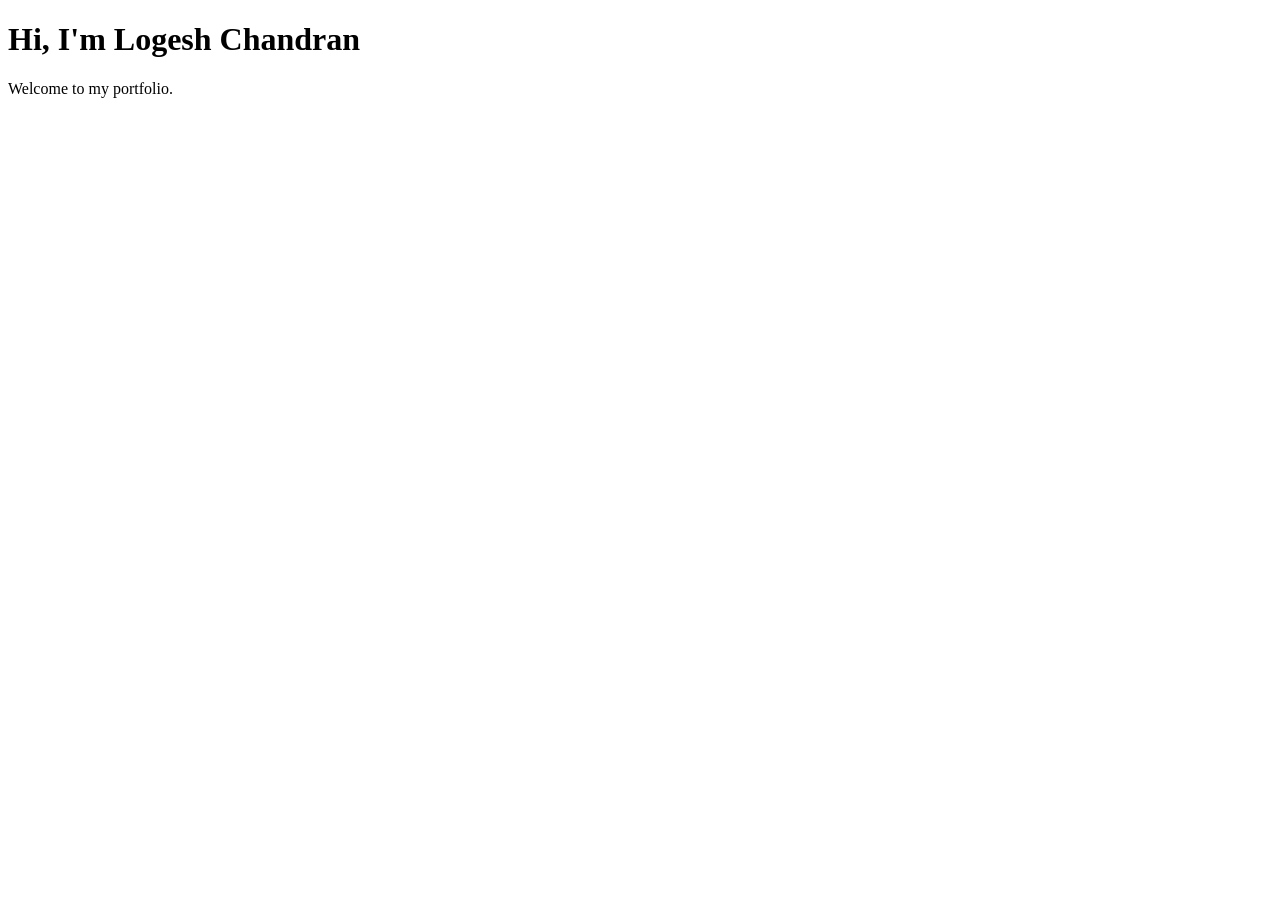
==== index.html @ cf5e3d3e "Add initial HTML structure for portfolio" ====
<!DOCTYPE html>
<html lang="en">
<head>
  <meta charset="UTF-8" />
  <meta name="viewport" content="width=device-width, initial-scale=1.0" />
  <title>Logesh Chandran</title>
</head>
<body>
  <h1>Hi, I'm Logesh Chandran</h1>
  <p>Welcome to my portfolio.</p>
</body>
</html>
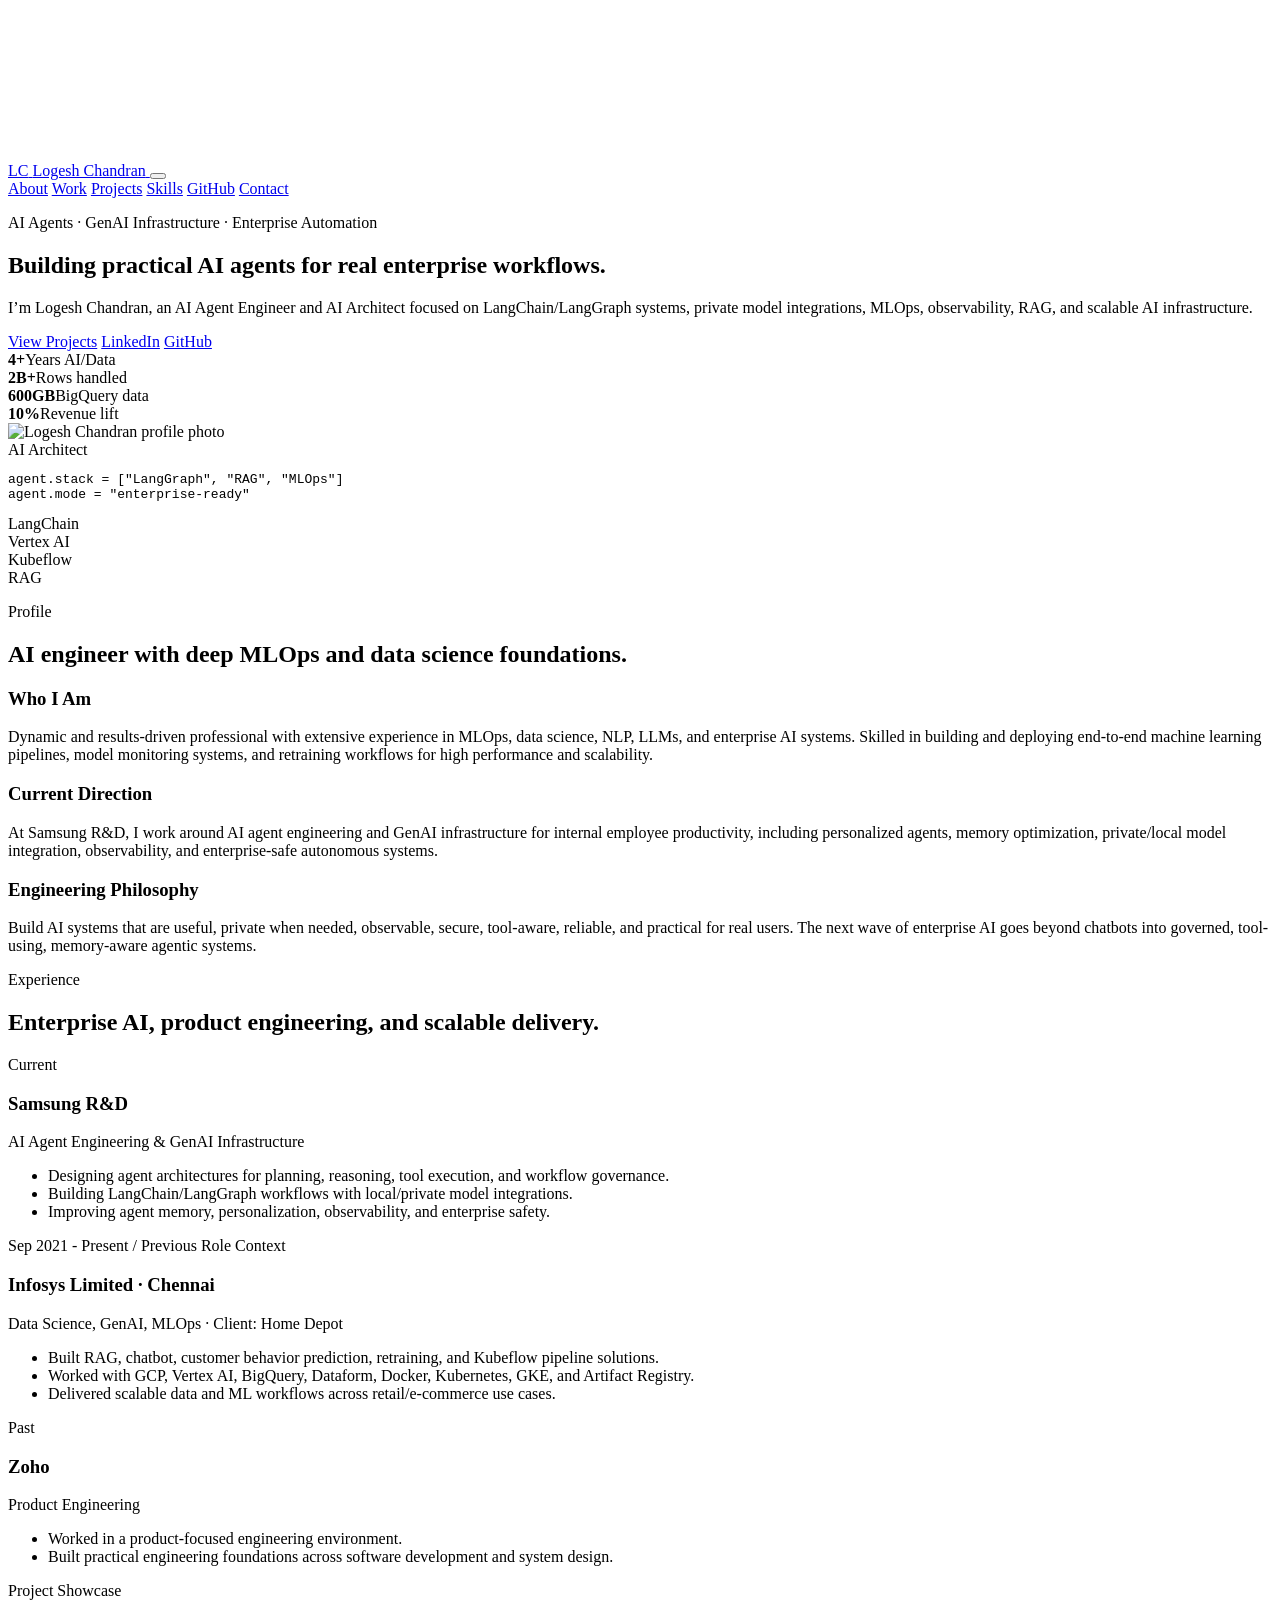
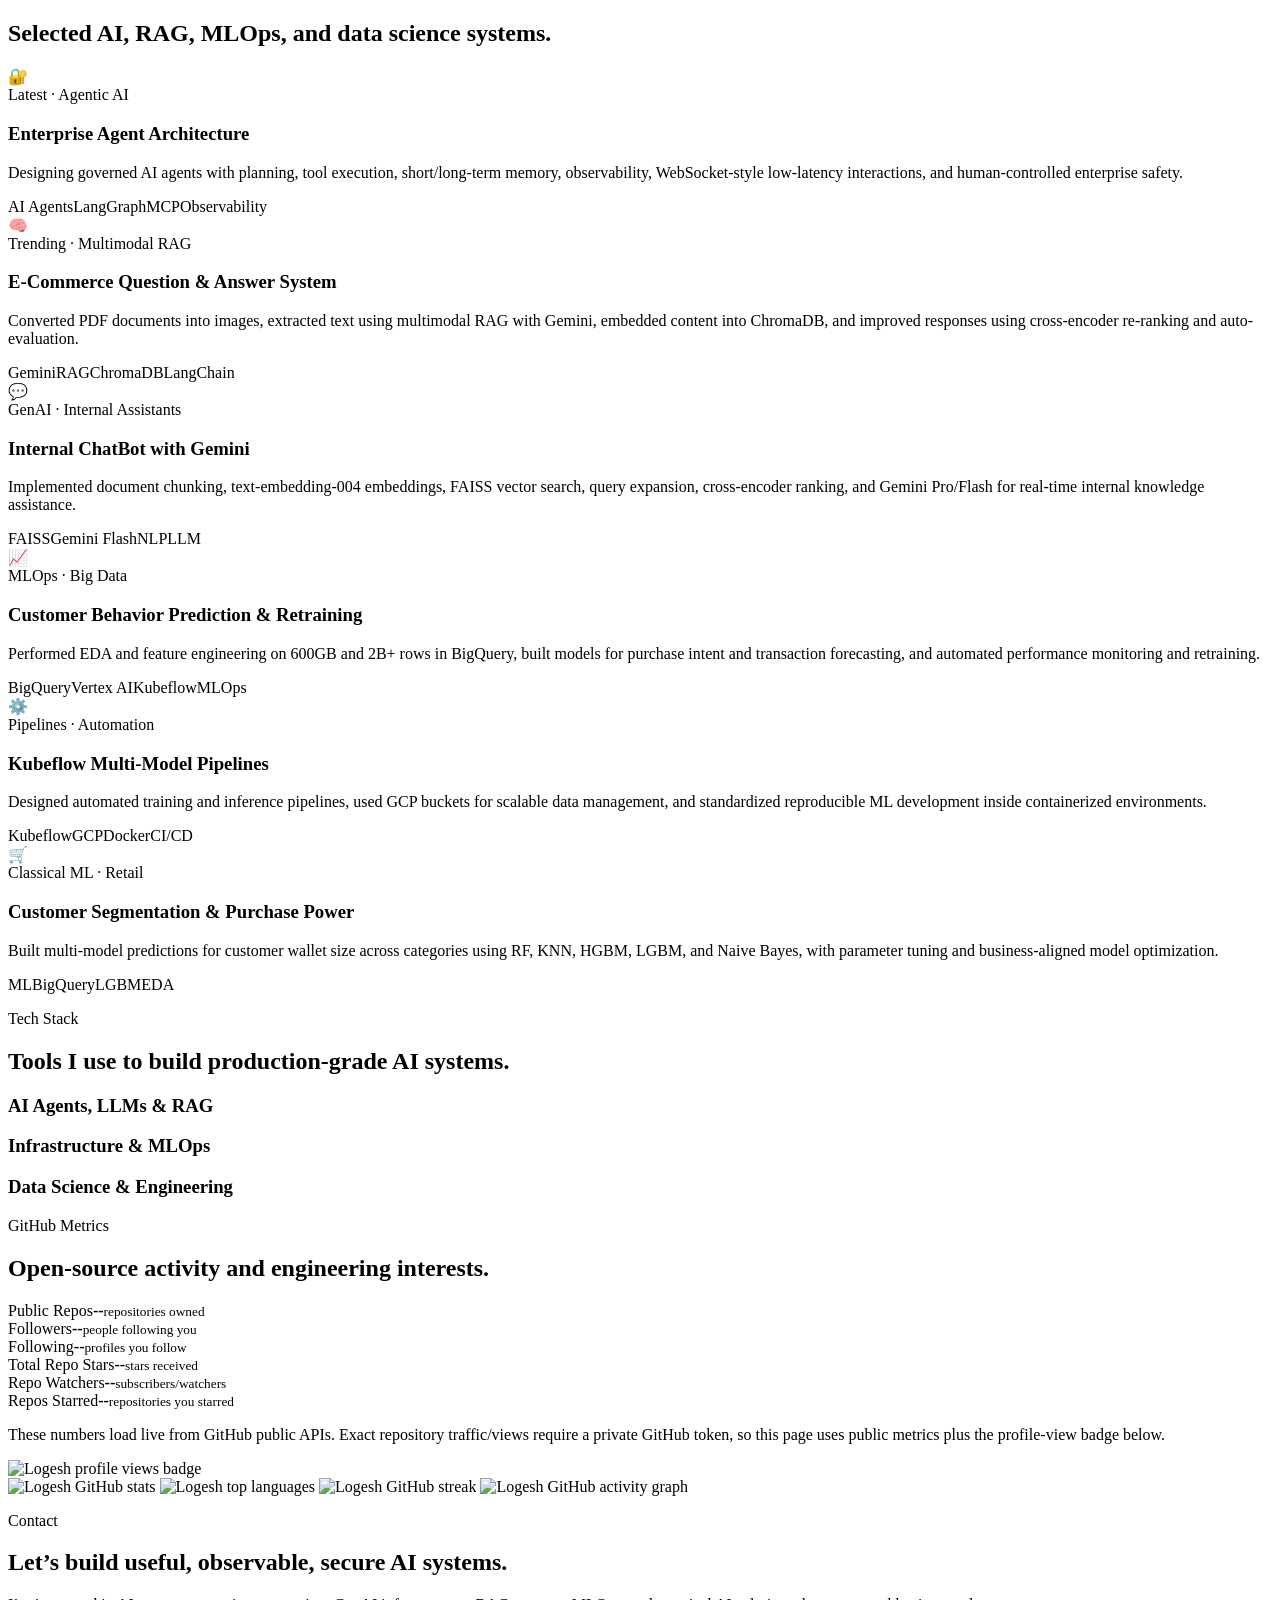
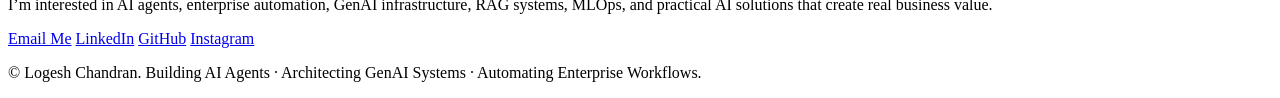
==== commit 001410f1: "Enhance HTML structure and SEO metadata Updated the title and meta description for improved SEO and " ====
--- a/index.html
+++ b/index.html
@@ -3,10 +3,280 @@
 <head>
   <meta charset="UTF-8" />
   <meta name="viewport" content="width=device-width, initial-scale=1.0" />
-  <title>Logesh Chandran</title>
+  <meta name="description" content="Logesh Chandran - AI Agent Engineer, AI Architect, GenAI Infrastructure, MLOps and Data Science portfolio." />
+  <title>Logesh Chandran | AI Agent Engineer & AI Architect</title>
+  <link rel="preconnect" href="https://fonts.googleapis.com">
+  <link rel="preconnect" href="https://fonts.gstatic.com" crossorigin>
+  <link href="https://fonts.googleapis.com/css2?family=Inter:wght@400;500;600;700;800;900&family=JetBrains+Mono:wght@400;600;700&display=swap" rel="stylesheet">
+  <link rel="stylesheet" href="style.css" />
 </head>
 <body>
-  <h1>Hi, I'm Logesh Chandran</h1>
-  <p>Welcome to my portfolio.</p>
+  <div class="cursor-glow" id="cursorGlow"></div>
+  <canvas id="matrixCanvas" aria-hidden="true"></canvas>
+
+  <header class="site-header">
+    <a class="brand" href="#home" aria-label="Go to home">
+      <span class="brand-cube">LC</span>
+      <span>Logesh Chandran</span>
+    </a>
+    <button class="nav-toggle" id="navToggle" aria-label="Toggle navigation" aria-expanded="false">
+      <span></span><span></span><span></span>
+    </button>
+    <nav class="nav" id="navMenu">
+      <a href="#about">About</a>
+      <a href="#work">Work</a>
+      <a href="#projects">Projects</a>
+      <a href="#skills">Skills</a>
+      <a href="#github">GitHub</a>
+      <a href="#contact">Contact</a>
+    </nav>
+  </header>
+
+  <main>
+    <section class="hero section" id="home">
+      <div class="hero-grid">
+        <div class="hero-copy reveal">
+          <p class="eyebrow">AI Agents · GenAI Infrastructure · Enterprise Automation</p>
+          <h1>Building practical AI agents for real enterprise workflows.</h1>
+          <p class="hero-text">
+            I’m Logesh Chandran, an AI Agent Engineer and AI Architect focused on LangChain/LangGraph systems,
+            private model integrations, MLOps, observability, RAG, and scalable AI infrastructure.
+          </p>
+          <div class="hero-actions">
+            <a class="btn primary" href="#projects">View Projects</a>
+            <a class="btn ghost" href="https://www.linkedin.com/in/logeshchandran/" target="_blank" rel="noreferrer">LinkedIn</a>
+            <a class="btn ghost" href="https://github.com/LogeshChandran" target="_blank" rel="noreferrer">GitHub</a>
+          </div>
+          <div class="metric-row" aria-label="Professional highlights">
+            <div><strong>4+</strong><span>Years AI/Data</span></div>
+            <div><strong>2B+</strong><span>Rows handled</span></div>
+            <div><strong>600GB</strong><span>BigQuery data</span></div>
+            <div><strong>10%</strong><span>Revenue lift</span></div>
+          </div>
+        </div>
+
+        <div class="hero-visual reveal" data-tilt>
+          <div class="orbit orbit-one"></div>
+          <div class="orbit orbit-two"></div>
+          <div class="profile-stage">
+            <div class="profile-card">
+              <img class="profile-photo" src="https://github.com/LogeshChandran.png?size=460" alt="Logesh Chandran profile photo" />
+              <div class="profile-ring"></div>
+              <div class="profile-badge">AI Architect</div>
+            </div>
+            <div class="ai-card mini-card">
+              <div class="terminal-top"><span></span><span></span><span></span></div>
+              <pre><code>agent.stack = ["LangGraph", "RAG", "MLOps"]
+agent.mode = "enterprise-ready"</code></pre>
+            </div>
+          </div>
+          <div class="floating-chip chip-a">LangChain</div>
+          <div class="floating-chip chip-b">Vertex AI</div>
+          <div class="floating-chip chip-c">Kubeflow</div>
+          <div class="floating-chip chip-d">RAG</div>
+        </div>
+      </div>
+    </section>
+
+    <section class="section about" id="about">
+      <div class="section-head reveal">
+        <p class="eyebrow">Profile</p>
+        <h2>AI engineer with deep MLOps and data science foundations.</h2>
+      </div>
+      <div class="about-grid">
+        <article class="glass-card reveal">
+          <h3>Who I Am</h3>
+          <p>
+            Dynamic and results-driven professional with extensive experience in MLOps, data science, NLP,
+            LLMs, and enterprise AI systems. Skilled in building and deploying end-to-end machine learning
+            pipelines, model monitoring systems, and retraining workflows for high performance and scalability.
+          </p>
+        </article>
+        <article class="glass-card reveal">
+          <h3>Current Direction</h3>
+          <p>
+            At Samsung R&D, I work around AI agent engineering and GenAI infrastructure for internal employee
+            productivity, including personalized agents, memory optimization, private/local model integration,
+            observability, and enterprise-safe autonomous systems.
+          </p>
+        </article>
+        <article class="glass-card reveal">
+          <h3>Engineering Philosophy</h3>
+          <p>
+            Build AI systems that are useful, private when needed, observable, secure, tool-aware, reliable,
+            and practical for real users. The next wave of enterprise AI goes beyond chatbots into governed,
+            tool-using, memory-aware agentic systems.
+          </p>
+        </article>
+      </div>
+    </section>
+
+    <section class="section work" id="work">
+      <div class="section-head reveal">
+        <p class="eyebrow">Experience</p>
+        <h2>Enterprise AI, product engineering, and scalable delivery.</h2>
+      </div>
+      <div class="timeline">
+        <div class="timeline-item reveal">
+          <div class="timeline-dot"></div>
+          <div class="timeline-card glass-card">
+            <span class="date">Current</span>
+            <h3>Samsung R&D</h3>
+            <p class="role">AI Agent Engineering & GenAI Infrastructure</p>
+            <ul>
+              <li>Designing agent architectures for planning, reasoning, tool execution, and workflow governance.</li>
+              <li>Building LangChain/LangGraph workflows with local/private model integrations.</li>
+              <li>Improving agent memory, personalization, observability, and enterprise safety.</li>
+            </ul>
+          </div>
+        </div>
+        <div class="timeline-item reveal">
+          <div class="timeline-dot"></div>
+          <div class="timeline-card glass-card">
+            <span class="date">Sep 2021 - Present / Previous Role Context</span>
+            <h3>Infosys Limited · Chennai</h3>
+            <p class="role">Data Science, GenAI, MLOps · Client: Home Depot</p>
+            <ul>
+              <li>Built RAG, chatbot, customer behavior prediction, retraining, and Kubeflow pipeline solutions.</li>
+              <li>Worked with GCP, Vertex AI, BigQuery, Dataform, Docker, Kubernetes, GKE, and Artifact Registry.</li>
+              <li>Delivered scalable data and ML workflows across retail/e-commerce use cases.</li>
+            </ul>
+          </div>
+        </div>
+        <div class="timeline-item reveal">
+          <div class="timeline-dot"></div>
+          <div class="timeline-card glass-card">
+            <span class="date">Past</span>
+            <h3>Zoho</h3>
+            <p class="role">Product Engineering</p>
+            <ul>
+              <li>Worked in a product-focused engineering environment.</li>
+              <li>Built practical engineering foundations across software development and system design.</li>
+            </ul>
+          </div>
+        </div>
+      </div>
+    </section>
+
+    <section class="section projects" id="projects">
+      <div class="section-head reveal">
+        <p class="eyebrow">Project Showcase</p>
+        <h2>Selected AI, RAG, MLOps, and data science systems.</h2>
+      </div>
+      <div class="project-grid">
+        <article class="project-card reveal featured-project" data-tilt>
+          <div class="project-icon">🔐</div>
+          <div class="project-meta">Latest · Agentic AI</div>
+          <h3>Enterprise Agent Architecture</h3>
+          <p>Designing governed AI agents with planning, tool execution, short/long-term memory, observability, WebSocket-style low-latency interactions, and human-controlled enterprise safety.</p>
+          <div class="tags"><span>AI Agents</span><span>LangGraph</span><span>MCP</span><span>Observability</span></div>
+        </article>
+        <article class="project-card reveal featured-project" data-tilt>
+          <div class="project-icon">🧠</div>
+          <div class="project-meta">Trending · Multimodal RAG</div>
+          <h3>E-Commerce Question & Answer System</h3>
+          <p>Converted PDF documents into images, extracted text using multimodal RAG with Gemini, embedded content into ChromaDB, and improved responses using cross-encoder re-ranking and auto-evaluation.</p>
+          <div class="tags"><span>Gemini</span><span>RAG</span><span>ChromaDB</span><span>LangChain</span></div>
+        </article>
+        <article class="project-card reveal" data-tilt>
+          <div class="project-icon">💬</div>
+          <div class="project-meta">GenAI · Internal Assistants</div>
+          <h3>Internal ChatBot with Gemini</h3>
+          <p>Implemented document chunking, text-embedding-004 embeddings, FAISS vector search, query expansion, cross-encoder ranking, and Gemini Pro/Flash for real-time internal knowledge assistance.</p>
+          <div class="tags"><span>FAISS</span><span>Gemini Flash</span><span>NLP</span><span>LLM</span></div>
+        </article>
+        <article class="project-card reveal" data-tilt>
+          <div class="project-icon">📈</div>
+          <div class="project-meta">MLOps · Big Data</div>
+          <h3>Customer Behavior Prediction & Retraining</h3>
+          <p>Performed EDA and feature engineering on 600GB and 2B+ rows in BigQuery, built models for purchase intent and transaction forecasting, and automated performance monitoring and retraining.</p>
+          <div class="tags"><span>BigQuery</span><span>Vertex AI</span><span>Kubeflow</span><span>MLOps</span></div>
+        </article>
+        <article class="project-card reveal" data-tilt>
+          <div class="project-icon">⚙️</div>
+          <div class="project-meta">Pipelines · Automation</div>
+          <h3>Kubeflow Multi-Model Pipelines</h3>
+          <p>Designed automated training and inference pipelines, used GCP buckets for scalable data management, and standardized reproducible ML development inside containerized environments.</p>
+          <div class="tags"><span>Kubeflow</span><span>GCP</span><span>Docker</span><span>CI/CD</span></div>
+        </article>
+        <article class="project-card reveal" data-tilt>
+          <div class="project-icon">🛒</div>
+          <div class="project-meta">Classical ML · Retail</div>
+          <h3>Customer Segmentation & Purchase Power</h3>
+          <p>Built multi-model predictions for customer wallet size across categories using RF, KNN, HGBM, LGBM, and Naive Bayes, with parameter tuning and business-aligned model optimization.</p>
+          <div class="tags"><span>ML</span><span>BigQuery</span><span>LGBM</span><span>EDA</span></div>
+        </article>
+      </div>
+    </section>
+
+    <section class="section skills" id="skills">
+      <div class="section-head reveal">
+        <p class="eyebrow">Tech Stack</p>
+        <h2>Tools I use to build production-grade AI systems.</h2>
+      </div>
+      <div class="skills-layout">
+        <div class="skill-panel reveal">
+          <h3>AI Agents, LLMs & RAG</h3>
+          <div class="skill-cloud" data-skills="LangChain,LangGraph,LLM,SLM,RAG,MCP,Tool Calling,AI Agents,Prompt Engineering,Gemini,GPT,NLP,Cross Encoder,Query Expansion,Embeddings"></div>
+        </div>
+        <div class="skill-panel reveal">
+          <h3>Infrastructure & MLOps</h3>
+          <div class="skill-cloud" data-skills="Vertex AI,Kubeflow,BigQuery,Dataform,GKE,Docker,Kubernetes,Artifact Registry,Jenkins,CI/CD,Langfuse,OpenTelemetry,Model Monitoring,Retraining"></div>
+        </div>
+        <div class="skill-panel reveal">
+          <h3>Data Science & Engineering</h3>
+          <div class="skill-cloud" data-skills="Python,SQL,Pandas,NumPy,Scikit-learn,PyTorch,OpenCV,Matplotlib,Seaborn,Flask,FastAPI,FAISS,ChromaDB,LightGBM,HGBM"></div>
+        </div>
+      </div>
+    </section>
+
+    <section class="section github" id="github">
+      <div class="section-head reveal">
+        <p class="eyebrow">GitHub Metrics</p>
+        <h2>Open-source activity and engineering interests.</h2>
+      </div>
+      <div class="github-watch-grid reveal" id="githubWatchGrid" aria-live="polite">
+        <article class="watch-card"><span>Public Repos</span><strong data-github="public_repos">--</strong><small>repositories owned</small></article>
+        <article class="watch-card"><span>Followers</span><strong data-github="followers">--</strong><small>people following you</small></article>
+        <article class="watch-card"><span>Following</span><strong data-github="following">--</strong><small>profiles you follow</small></article>
+        <article class="watch-card"><span>Total Repo Stars</span><strong data-github="total_stars">--</strong><small>stars received</small></article>
+        <article class="watch-card"><span>Repo Watchers</span><strong data-github="total_watchers">--</strong><small>subscribers/watchers</small></article>
+        <article class="watch-card"><span>Repos Starred</span><strong data-github="starred_count">--</strong><small>repositories you starred</small></article>
+      </div>
+      <p class="github-note reveal">These numbers load live from GitHub public APIs. Exact repository traffic/views require a private GitHub token, so this page uses public metrics plus the profile-view badge below.</p>
+      <div class="profile-view-badge reveal">
+        <img src="https://komarev.com/ghpvc/?username=LogeshChandran&label=Profile%20views&color=38bdf8&style=for-the-badge" alt="Logesh profile views badge" loading="lazy">
+      </div>
+      <div class="github-grid reveal">
+        <img src="https://github-readme-stats.vercel.app/api?username=LogeshChandran&show_icons=true&theme=tokyonight&hide_border=true" alt="Logesh GitHub stats" loading="lazy">
+        <img src="https://github-readme-stats.vercel.app/api/top-langs/?username=LogeshChandran&layout=compact&theme=tokyonight&hide_border=true" alt="Logesh top languages" loading="lazy">
+        <img src="https://github-readme-streak-stats.herokuapp.com/?user=LogeshChandran&theme=tokyonight&hide_border=true" alt="Logesh GitHub streak" loading="lazy">
+        <img src="https://github-readme-activity-graph.vercel.app/graph?username=LogeshChandran&theme=tokyo-night&hide_border=true" alt="Logesh GitHub activity graph" loading="lazy">
+      </div>
+    </section>
+
+    <section class="section contact" id="contact">
+      <div class="contact-card reveal" data-tilt>
+        <p class="eyebrow">Contact</p>
+        <h2>Let’s build useful, observable, secure AI systems.</h2>
+        <p>
+          I’m interested in AI agents, enterprise automation, GenAI infrastructure, RAG systems, MLOps,
+          and practical AI solutions that create real business value.
+        </p>
+        <div class="contact-actions">
+          <a class="btn primary" href="mailto:logeshchandran2507@gmail.com">Email Me</a>
+          <a class="btn ghost" href="https://www.linkedin.com/in/logeshchandran/" target="_blank" rel="noreferrer">LinkedIn</a>
+          <a class="btn ghost" href="https://github.com/LogeshChandran" target="_blank" rel="noreferrer">GitHub</a>
+          <a class="btn ghost" href="https://www.instagram.com/logesh_kc" target="_blank" rel="noreferrer">Instagram</a>
+        </div>
+      </div>
+    </section>
+  </main>
+
+  <footer class="footer">
+    <p>© <span id="year"></span> Logesh Chandran. Building AI Agents · Architecting GenAI Systems · Automating Enterprise Workflows.</p>
+  </footer>
+
+  <script src="script.js"></script>
 </body>
 </html>
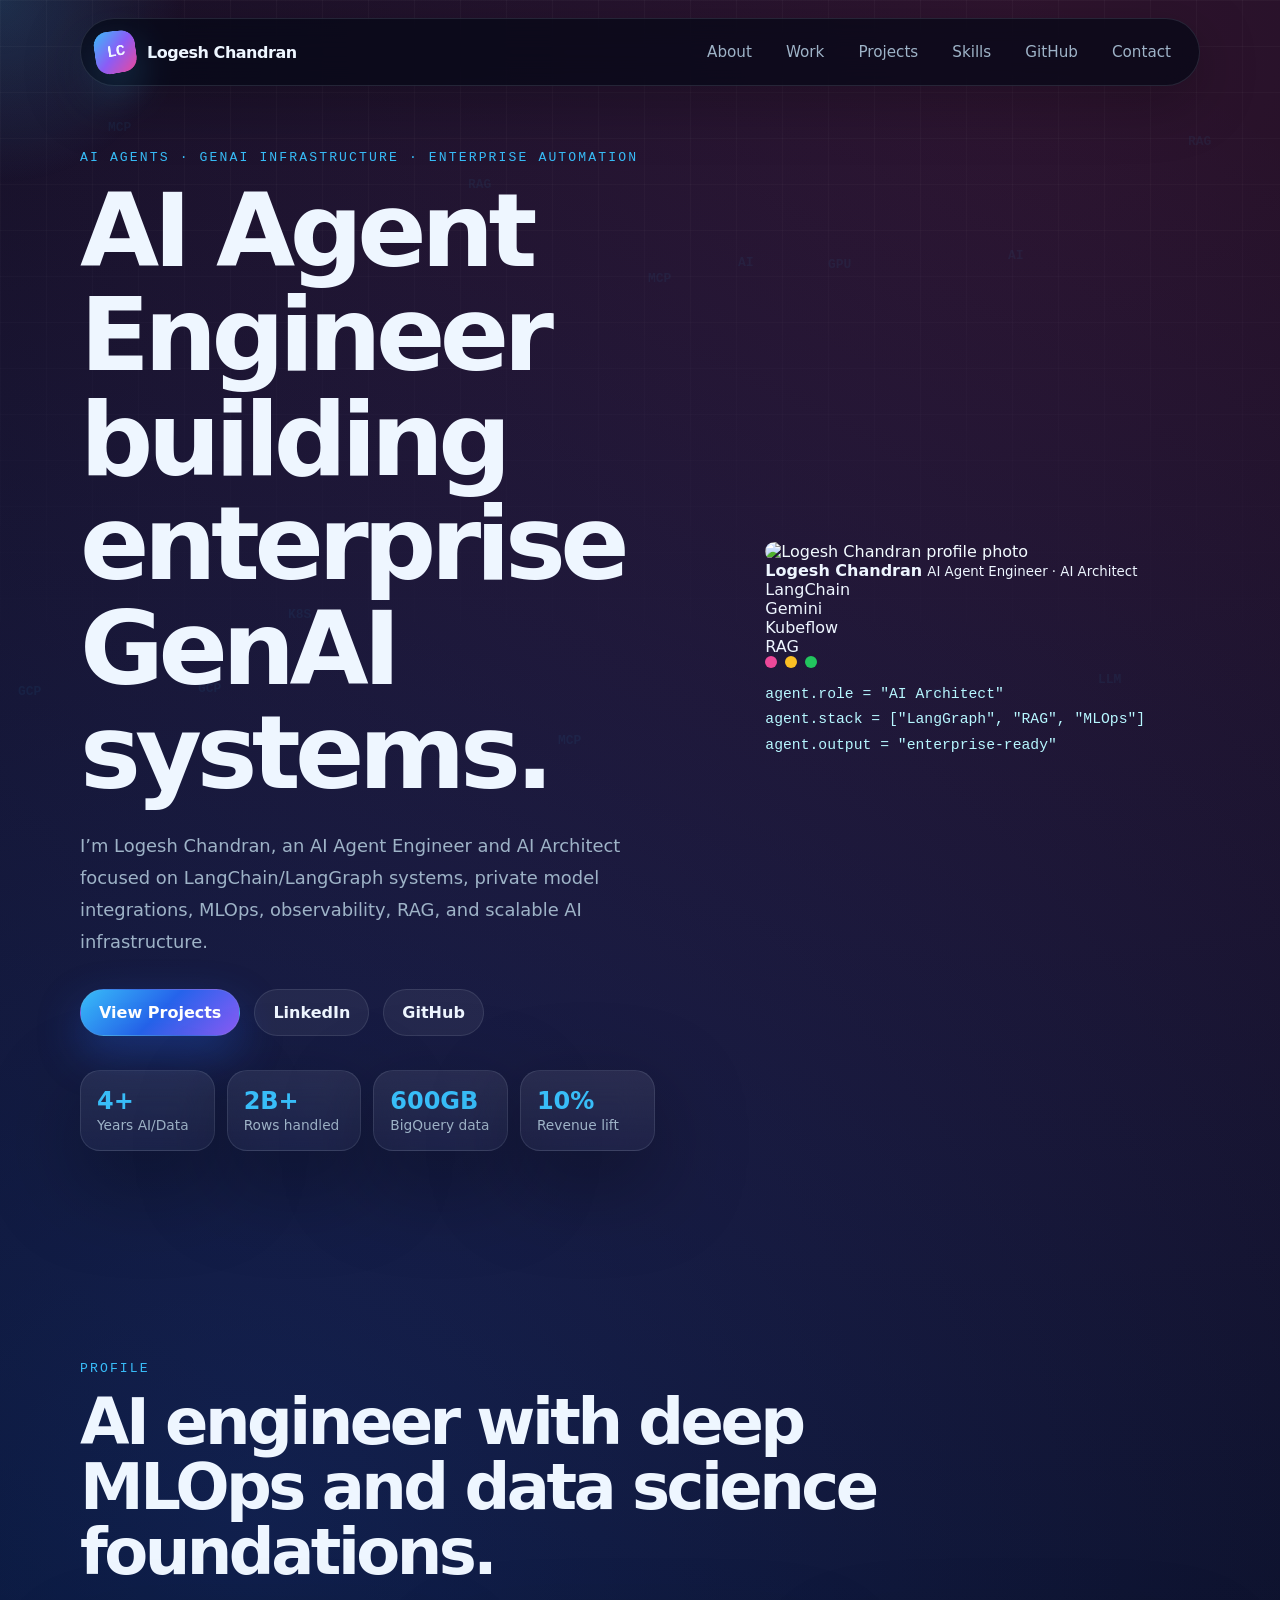
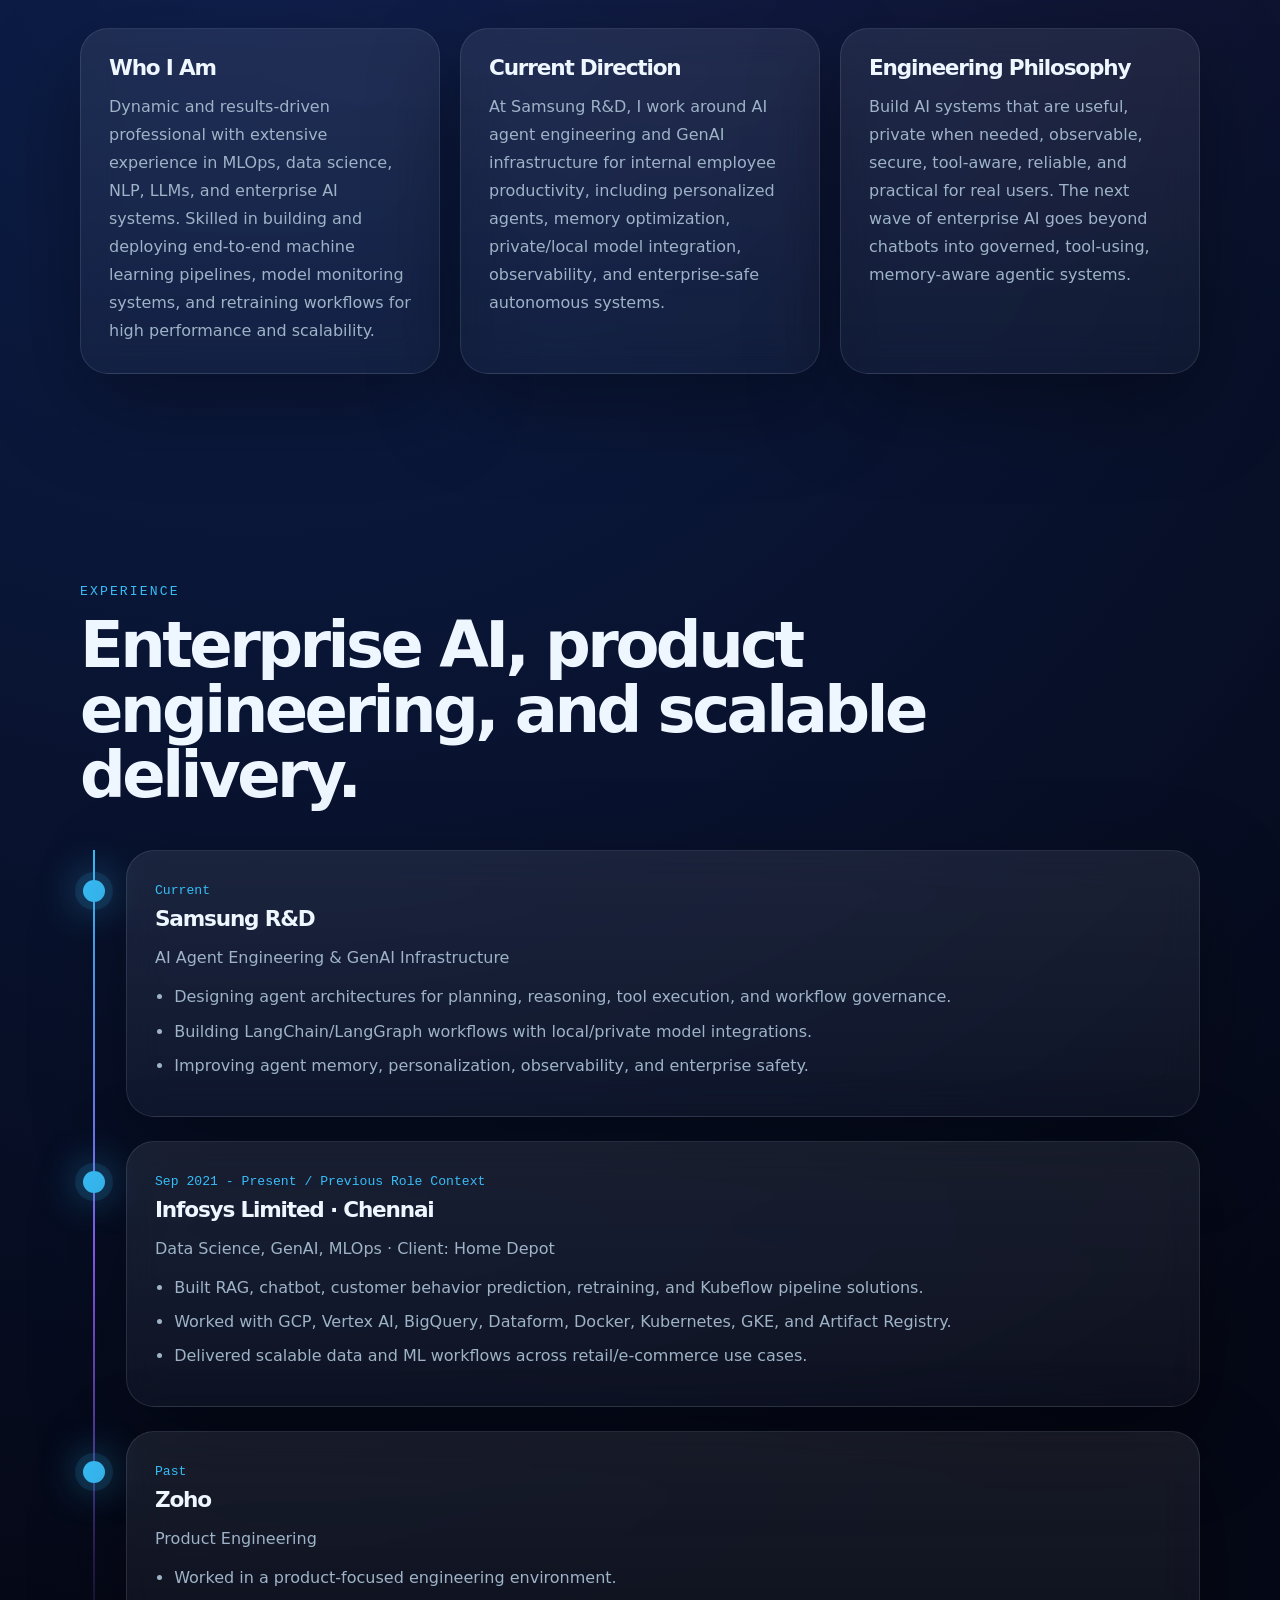
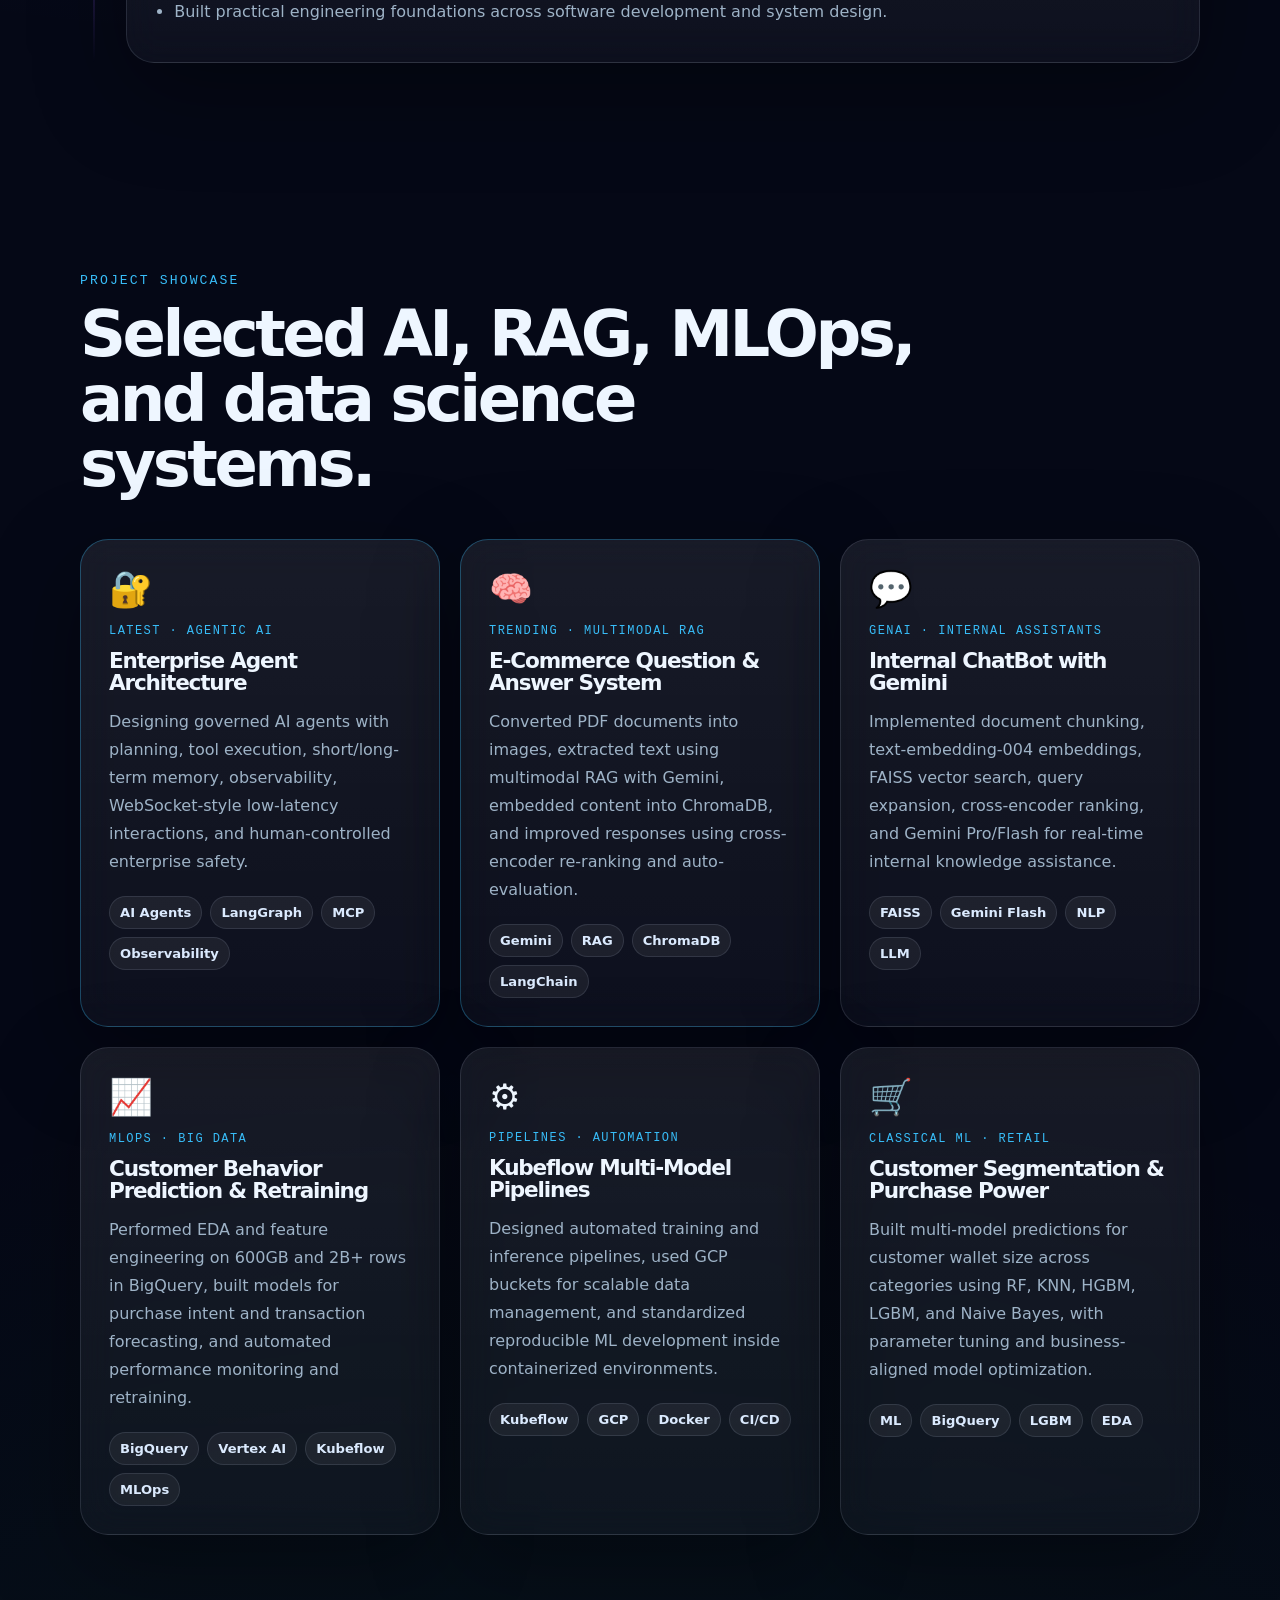
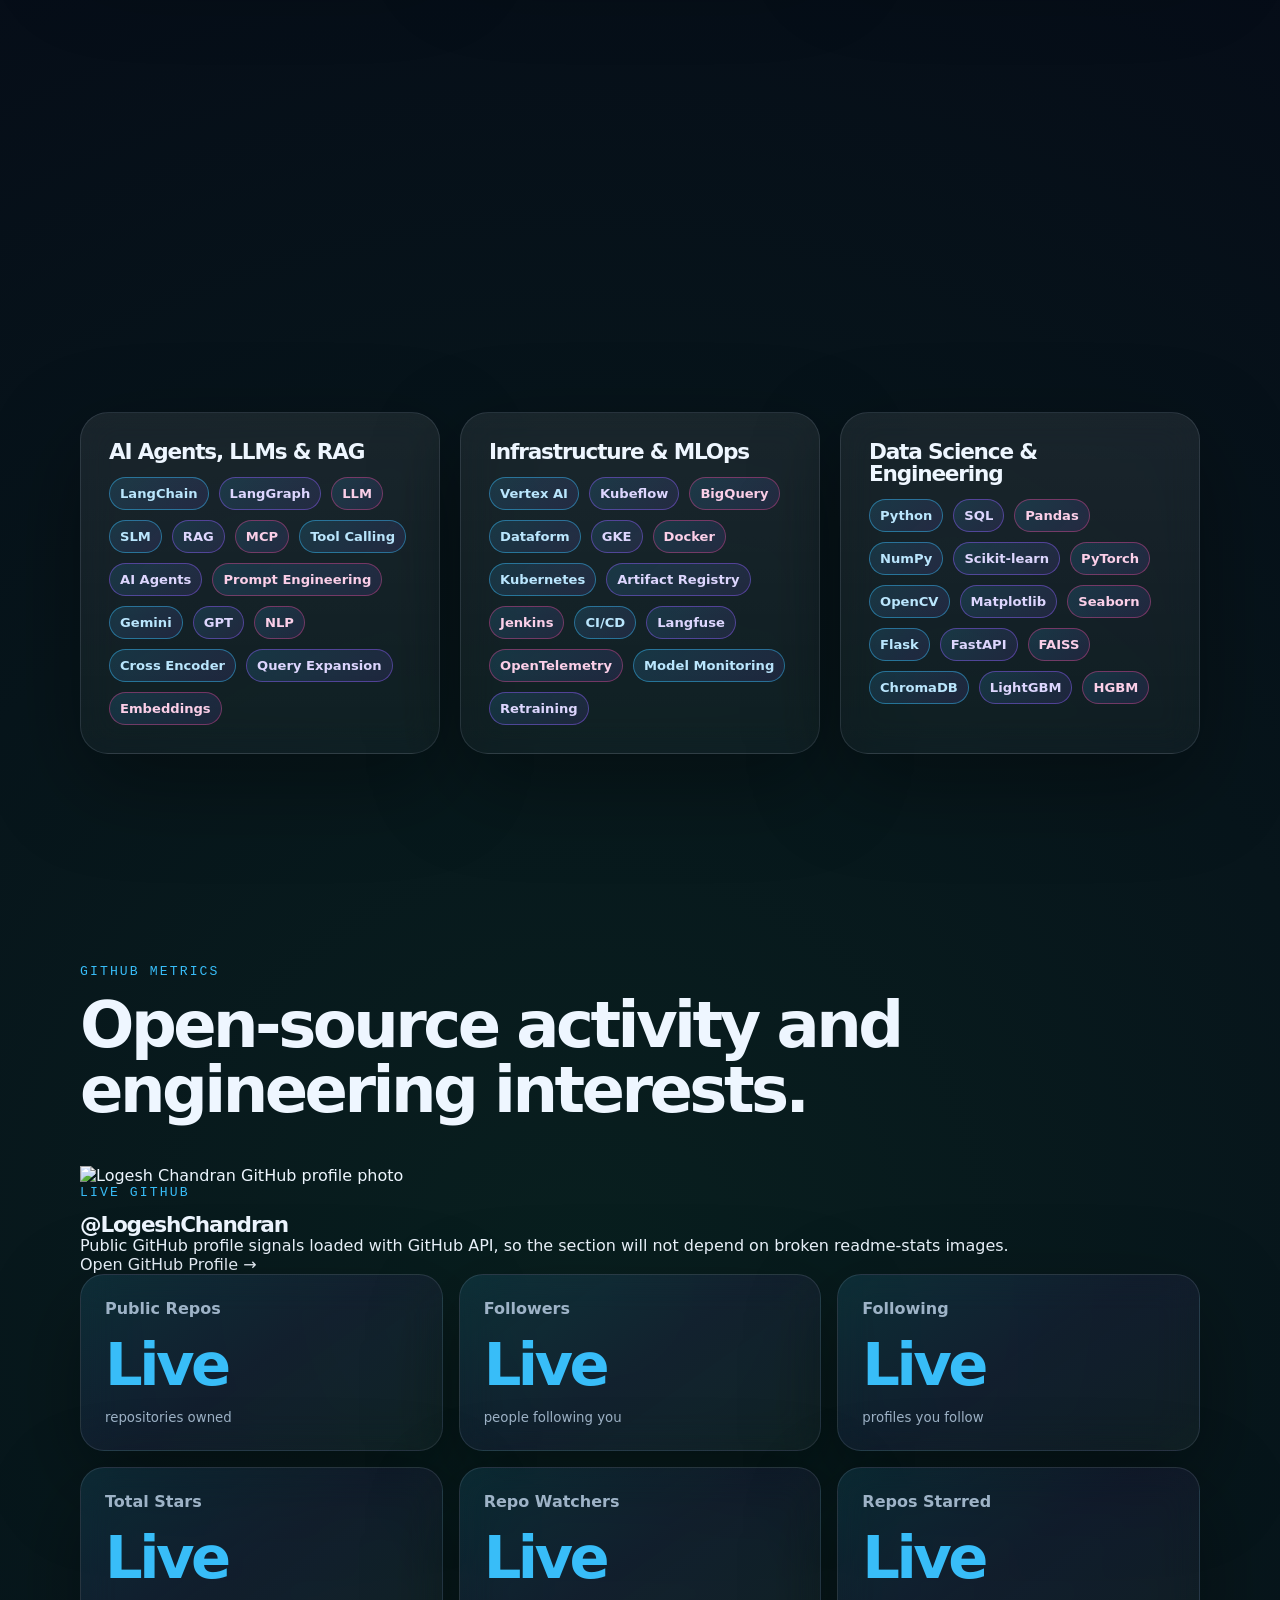
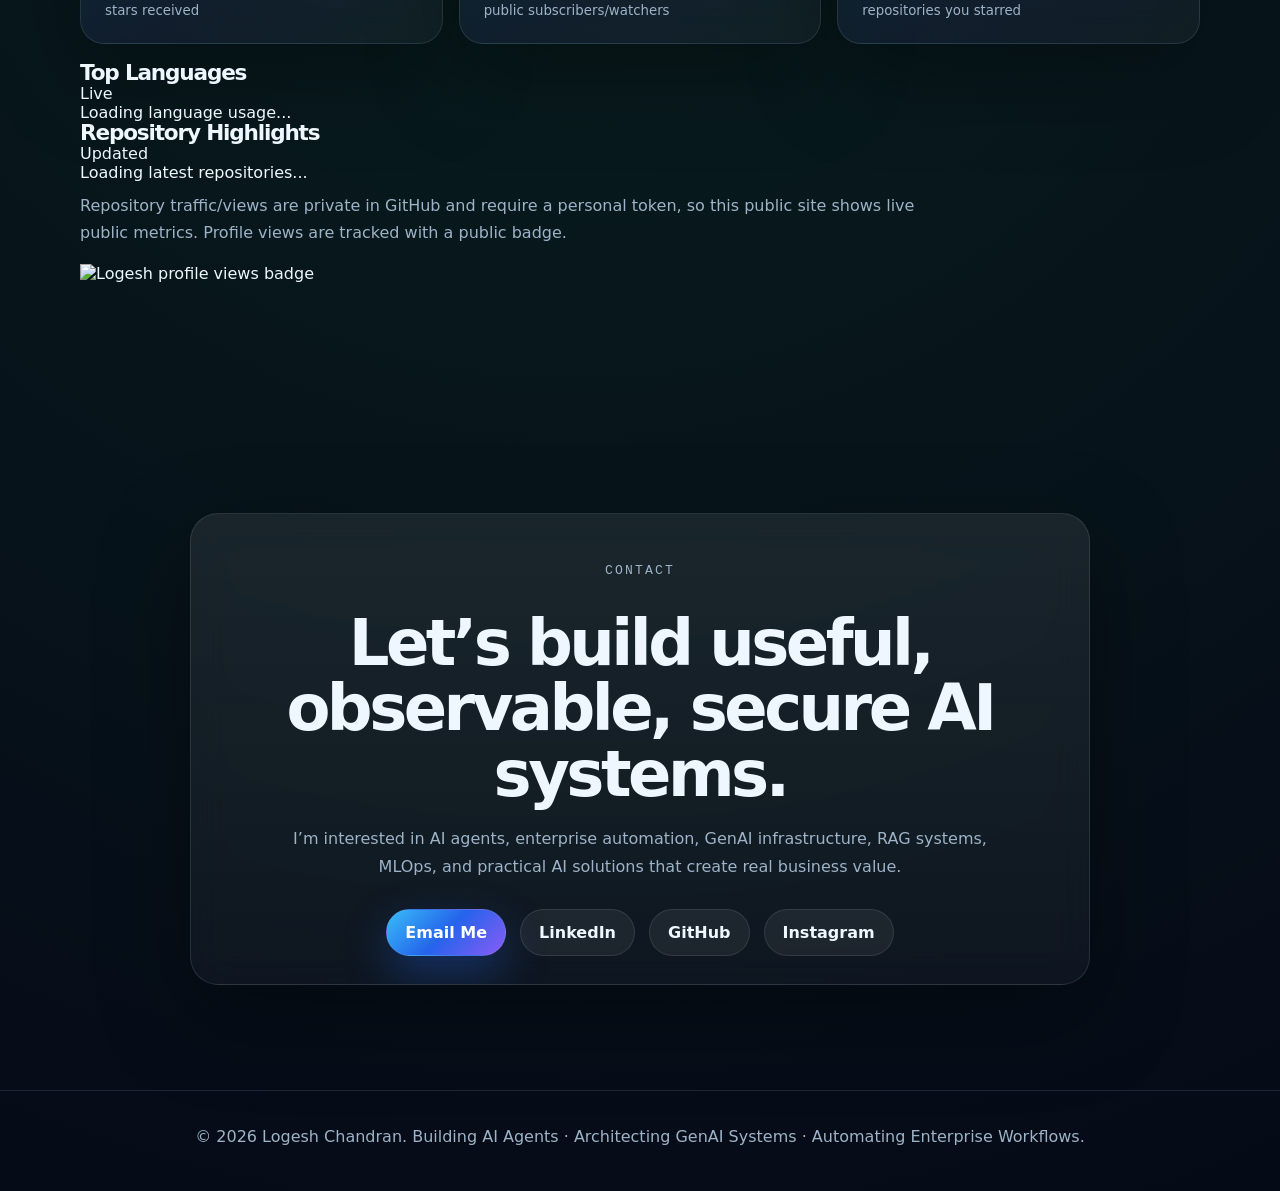
==== commit bed7fce3: "Revise hero section and enhance profile showcase Updated the hero section heading and enhanced the p" ====
--- a/index.html
+++ b/index.html
@@ -37,7 +37,7 @@
       <div class="hero-grid">
         <div class="hero-copy reveal">
           <p class="eyebrow">AI Agents · GenAI Infrastructure · Enterprise Automation</p>
-          <h1>Building practical AI agents for real enterprise workflows.</h1>
+          <h1>AI Agent Engineer building enterprise GenAI systems.</h1>
           <p class="hero-text">
             I’m Logesh Chandran, an AI Agent Engineer and AI Architect focused on LangChain/LangGraph systems,
             private model integrations, MLOps, observability, RAG, and scalable AI infrastructure.
@@ -56,24 +56,31 @@
         </div>
 
         <div class="hero-visual reveal" data-tilt>
-          <div class="orbit orbit-one"></div>
-          <div class="orbit orbit-two"></div>
-          <div class="profile-stage">
-            <div class="profile-card">
-              <img class="profile-photo" src="https://github.com/LogeshChandran.png?size=460" alt="Logesh Chandran profile photo" />
-              <div class="profile-ring"></div>
-              <div class="profile-badge">AI Architect</div>
+          <div class="profile-showcase">
+            <div class="profile-glow"></div>
+            <div class="profile-card-v2">
+              <div class="profile-frame">
+                <img class="profile-photo" src="assets/profile.jpg" onerror="this.onerror=null;this.src='https://github.com/LogeshChandran.png?size=520';" alt="Logesh Chandran profile photo" />
+              </div>
+              <div class="profile-info-card">
+                <span class="status-dot"></span>
+                <div>
+                  <strong>Logesh Chandran</strong>
+                  <small>AI Agent Engineer · AI Architect</small>
+                </div>
+              </div>
             </div>
-            <div class="ai-card mini-card">
+            <div class="stack-orbit orbit-langchain">LangChain</div>
+            <div class="stack-orbit orbit-gemini">Gemini</div>
+            <div class="stack-orbit orbit-kubeflow">Kubeflow</div>
+            <div class="stack-orbit orbit-rag">RAG</div>
+            <div class="code-panel">
               <div class="terminal-top"><span></span><span></span><span></span></div>
-              <pre><code>agent.stack = ["LangGraph", "RAG", "MLOps"]
-agent.mode = "enterprise-ready"</code></pre>
+              <pre><code>agent.role = "AI Architect"
+agent.stack = ["LangGraph", "RAG", "MLOps"]
+agent.output = "enterprise-ready"</code></pre>
             </div>
           </div>
-          <div class="floating-chip chip-a">LangChain</div>
-          <div class="floating-chip chip-b">Vertex AI</div>
-          <div class="floating-chip chip-c">Kubeflow</div>
-          <div class="floating-chip chip-d">RAG</div>
         </div>
       </div>
     </section>
@@ -235,23 +242,42 @@
         <p class="eyebrow">GitHub Metrics</p>
         <h2>Open-source activity and engineering interests.</h2>
       </div>
-      <div class="github-watch-grid reveal" id="githubWatchGrid" aria-live="polite">
-        <article class="watch-card"><span>Public Repos</span><strong data-github="public_repos">--</strong><small>repositories owned</small></article>
-        <article class="watch-card"><span>Followers</span><strong data-github="followers">--</strong><small>people following you</small></article>
-        <article class="watch-card"><span>Following</span><strong data-github="following">--</strong><small>profiles you follow</small></article>
-        <article class="watch-card"><span>Total Repo Stars</span><strong data-github="total_stars">--</strong><small>stars received</small></article>
-        <article class="watch-card"><span>Repo Watchers</span><strong data-github="total_watchers">--</strong><small>subscribers/watchers</small></article>
-        <article class="watch-card"><span>Repos Starred</span><strong data-github="starred_count">--</strong><small>repositories you starred</small></article>
-      </div>
-      <p class="github-note reveal">These numbers load live from GitHub public APIs. Exact repository traffic/views require a private GitHub token, so this page uses public metrics plus the profile-view badge below.</p>
+      <div class="github-dashboard reveal" aria-live="polite">
+        <div class="github-profile-card">
+          <img class="github-avatar" src="https://github.com/LogeshChandran.png?size=240" alt="Logesh Chandran GitHub profile photo" />
+          <div>
+            <p class="eyebrow compact">Live GitHub</p>
+            <h3>@LogeshChandran</h3>
+            <p>Public GitHub profile signals loaded with GitHub API, so the section will not depend on broken readme-stats images.</p>
+            <a class="mini-link" href="https://github.com/LogeshChandran" target="_blank" rel="noreferrer">Open GitHub Profile →</a>
+          </div>
+        </div>
+        <div class="github-watch-grid" id="githubWatchGrid">
+          <article class="watch-card"><span>Public Repos</span><strong data-github="public_repos">--</strong><small>repositories owned</small></article>
+          <article class="watch-card"><span>Followers</span><strong data-github="followers">--</strong><small>people following you</small></article>
+          <article class="watch-card"><span>Following</span><strong data-github="following">--</strong><small>profiles you follow</small></article>
+          <article class="watch-card"><span>Total Stars</span><strong data-github="total_stars">--</strong><small>stars received</small></article>
+          <article class="watch-card"><span>Repo Watchers</span><strong data-github="total_watchers">--</strong><small>public subscribers/watchers</small></article>
+          <article class="watch-card"><span>Repos Starred</span><strong data-github="starred_count">--</strong><small>repositories you starred</small></article>
+        </div>
+      </div>
+      <div class="github-insights reveal">
+        <article class="insight-card">
+          <div class="insight-head"><h3>Top Languages</h3><span>Live</span></div>
+          <div class="language-list" id="languageList">
+            <p class="loading-text">Loading language usage...</p>
+          </div>
+        </article>
+        <article class="insight-card">
+          <div class="insight-head"><h3>Repository Highlights</h3><span>Updated</span></div>
+          <div class="repo-list" id="repoList">
+            <p class="loading-text">Loading latest repositories...</p>
+          </div>
+        </article>
+      </div>
+      <p class="github-note reveal">Repository traffic/views are private in GitHub and require a personal token, so this public site shows live public metrics. Profile views are tracked with a public badge.</p>
       <div class="profile-view-badge reveal">
         <img src="https://komarev.com/ghpvc/?username=LogeshChandran&label=Profile%20views&color=38bdf8&style=for-the-badge" alt="Logesh profile views badge" loading="lazy">
-      </div>
-      <div class="github-grid reveal">
-        <img src="https://github-readme-stats.vercel.app/api?username=LogeshChandran&show_icons=true&theme=tokyonight&hide_border=true" alt="Logesh GitHub stats" loading="lazy">
-        <img src="https://github-readme-stats.vercel.app/api/top-langs/?username=LogeshChandran&layout=compact&theme=tokyonight&hide_border=true" alt="Logesh top languages" loading="lazy">
-        <img src="https://github-readme-streak-stats.herokuapp.com/?user=LogeshChandran&theme=tokyonight&hide_border=true" alt="Logesh GitHub streak" loading="lazy">
-        <img src="https://github-readme-activity-graph.vercel.app/graph?username=LogeshChandran&theme=tokyo-night&hide_border=true" alt="Logesh GitHub activity graph" loading="lazy">
       </div>
     </section>
 
--- a/style.css
+++ b/style.css
@@ -0,0 +1,413 @@
+:root {
+  --bg: #050816;
+  --bg-soft: #08111f;
+  --text: #eef6ff;
+  --muted: #9eb3c7;
+  --line: rgba(148, 163, 184, 0.18);
+  --card: rgba(10, 18, 34, 0.72);
+  --card-strong: rgba(15, 23, 42, 0.9);
+  --cyan: #38bdf8;
+  --blue: #2563eb;
+  --violet: #8b5cf6;
+  --pink: #ec4899;
+  --green: #22c55e;
+  --shadow: 0 30px 90px rgba(0, 0, 0, 0.35);
+  --radius: 28px;
+}
+
+* { box-sizing: border-box; margin: 0; padding: 0; }
+html { scroll-behavior: smooth; }
+body {
+  min-height: 100vh;
+  font-family: Inter, system-ui, -apple-system, BlinkMacSystemFont, "Segoe UI", sans-serif;
+  color: var(--text);
+  background:
+    radial-gradient(circle at 20% 20%, rgba(37, 99, 235, 0.25), transparent 28%),
+    radial-gradient(circle at 80% 0%, rgba(236, 72, 153, 0.18), transparent 25%),
+    radial-gradient(circle at 45% 80%, rgba(34, 197, 94, 0.12), transparent 30%),
+    var(--bg);
+  overflow-x: hidden;
+}
+
+body::before {
+  content: "";
+  position: fixed;
+  inset: 0;
+  background-image:
+    linear-gradient(rgba(255,255,255,0.03) 1px, transparent 1px),
+    linear-gradient(90deg, rgba(255,255,255,0.03) 1px, transparent 1px);
+  background-size: 46px 46px;
+  mask-image: linear-gradient(to bottom, black, transparent 85%);
+  pointer-events: none;
+  z-index: -2;
+}
+
+#matrixCanvas {
+  position: fixed;
+  inset: 0;
+  width: 100%;
+  height: 100%;
+  opacity: 0.13;
+  z-index: -1;
+  pointer-events: none;
+}
+
+.cursor-glow {
+  position: fixed;
+  width: 420px;
+  height: 420px;
+  border-radius: 999px;
+  background: radial-gradient(circle, rgba(56, 189, 248, 0.18), transparent 62%);
+  transform: translate(-50%, -50%);
+  z-index: -1;
+  pointer-events: none;
+}
+
+a { color: inherit; text-decoration: none; }
+img { max-width: 100%; display: block; }
+ul { padding-left: 1.2rem; color: var(--muted); }
+li { margin: 0.55rem 0; line-height: 1.6; }
+
+.site-header {
+  position: fixed;
+  top: 18px;
+  left: 50%;
+  transform: translateX(-50%);
+  width: min(1120px, calc(100% - 28px));
+  display: flex;
+  align-items: center;
+  justify-content: space-between;
+  padding: 12px 14px;
+  border: 1px solid var(--line);
+  background: rgba(5, 8, 22, 0.72);
+  backdrop-filter: blur(18px);
+  border-radius: 999px;
+  z-index: 50;
+  box-shadow: 0 16px 60px rgba(0,0,0,0.25);
+}
+
+.brand { display: flex; align-items: center; gap: 10px; font-weight: 800; letter-spacing: -0.03em; }
+.brand-cube {
+  width: 42px;
+  height: 42px;
+  border-radius: 14px;
+  display: grid;
+  place-items: center;
+  background: linear-gradient(135deg, var(--cyan), var(--violet), var(--pink));
+  box-shadow: 0 18px 42px rgba(56,189,248,0.24);
+  transform: rotate(-8deg) perspective(120px) rotateY(12deg);
+  font-family: "JetBrains Mono", monospace;
+}
+
+.nav { display: flex; gap: 6px; align-items: center; }
+.nav a {
+  padding: 10px 14px;
+  color: var(--muted);
+  border-radius: 999px;
+  transition: 0.25s ease;
+  font-size: 0.95rem;
+}
+.nav a:hover, .nav a.active { color: var(--text); background: rgba(255,255,255,0.08); }
+.nav-toggle { display: none; background: transparent; border: 0; width: 42px; height: 42px; }
+.nav-toggle span { display: block; height: 2px; background: white; margin: 6px 8px; border-radius: 4px; }
+
+.section {
+  width: min(1120px, calc(100% - 32px));
+  margin: 0 auto;
+  padding: 105px 0;
+}
+
+.hero { min-height: 100vh; display: grid; place-items: center; padding-top: 150px; }
+.hero-grid { display: grid; grid-template-columns: 1.08fr 0.92fr; gap: 56px; align-items: center; width: 100%; }
+.eyebrow {
+  color: var(--cyan);
+  font-family: "JetBrains Mono", monospace;
+  font-size: 0.82rem;
+  text-transform: uppercase;
+  letter-spacing: 0.16em;
+  margin-bottom: 14px;
+}
+
+h1, h2, h3 { letter-spacing: -0.055em; line-height: 1.02; }
+h1 { font-size: clamp(3rem, 8vw, 6.8rem); max-width: 860px; }
+h2 { font-size: clamp(2rem, 5vw, 4.2rem); max-width: 850px; }
+h3 { font-size: 1.35rem; }
+.hero-text, .section-head p + h2 + p { color: var(--muted); }
+.hero-text {
+  margin: 24px 0 30px;
+  font-size: 1.12rem;
+  line-height: 1.8;
+  max-width: 680px;
+}
+
+.hero-actions, .contact-actions { display: flex; flex-wrap: wrap; gap: 14px; }
+.btn {
+  padding: 13px 18px;
+  border-radius: 999px;
+  font-weight: 800;
+  border: 1px solid var(--line);
+  transition: 0.25s ease;
+  transform-style: preserve-3d;
+}
+.btn.primary { background: linear-gradient(135deg, var(--cyan), var(--blue), var(--violet)); color: white; box-shadow: 0 18px 44px rgba(37,99,235,0.35); }
+.btn.ghost { background: rgba(255,255,255,0.06); color: var(--text); }
+.btn:hover { transform: translateY(-4px); box-shadow: 0 22px 55px rgba(0,0,0,0.35); }
+
+.metric-row {
+  display: grid;
+  grid-template-columns: repeat(4, 1fr);
+  gap: 12px;
+  margin-top: 34px;
+}
+.metric-row div, .glass-card, .project-card, .skill-panel, .contact-card {
+  background: linear-gradient(180deg, rgba(255,255,255,0.08), rgba(255,255,255,0.035));
+  border: 1px solid var(--line);
+  box-shadow: var(--shadow);
+  backdrop-filter: blur(18px);
+}
+.metric-row div {
+  border-radius: 20px;
+  padding: 16px;
+}
+.metric-row strong { display: block; font-size: 1.5rem; color: var(--cyan); }
+.metric-row span { color: var(--muted); font-size: 0.86rem; }
+
+.hero-visual {
+  position: relative;
+  min-height: 520px;
+  display: grid;
+  place-items: center;
+  perspective: 1000px;
+}
+
+.profile-stage {
+  position: relative;
+  width: min(460px, 100%);
+  min-height: 500px;
+  display: grid;
+  place-items: center;
+  transform-style: preserve-3d;
+}
+.profile-card {
+  position: relative;
+  width: min(360px, 88vw);
+  aspect-ratio: 1;
+  border-radius: 42px;
+  padding: 16px;
+  background: linear-gradient(145deg, rgba(56,189,248,0.22), rgba(139,92,246,0.14), rgba(236,72,153,0.16));
+  border: 1px solid rgba(255,255,255,0.18);
+  box-shadow: 0 40px 120px rgba(37,99,235,0.34);
+  transform: rotateX(8deg) rotateY(-12deg) rotateZ(2deg);
+  overflow: hidden;
+}
+.profile-photo {
+  width: 100%;
+  height: 100%;
+  object-fit: cover;
+  border-radius: 32px;
+  filter: saturate(1.08) contrast(1.04);
+}
+.profile-ring {
+  position: absolute;
+  inset: 34px;
+  border-radius: 50%;
+  border: 1px dashed rgba(255,255,255,0.45);
+  animation: spin 14s linear infinite;
+  pointer-events: none;
+}
+.profile-badge {
+  position: absolute;
+  right: 18px;
+  bottom: 18px;
+  padding: 10px 14px;
+  border-radius: 999px;
+  background: rgba(5,8,22,0.76);
+  border: 1px solid rgba(56,189,248,0.35);
+  color: var(--text);
+  font-weight: 900;
+  backdrop-filter: blur(12px);
+}
+.mini-card {
+  position: absolute;
+  left: -10px;
+  bottom: 18px;
+  width: min(320px, 78vw);
+  transform: rotateX(8deg) rotateY(14deg) rotateZ(-3deg) translateZ(60px);
+}
+.ai-card {
+  width: min(460px, 100%);
+  padding: 18px;
+  border-radius: var(--radius);
+  background: linear-gradient(145deg, rgba(15, 23, 42, 0.92), rgba(2, 6, 23, 0.88));
+  border: 1px solid rgba(56, 189, 248, 0.25);
+  box-shadow: 0 40px 120px rgba(37,99,235,0.32);
+  transform: rotateX(9deg) rotateY(-14deg) rotateZ(2deg);
+  transform-style: preserve-3d;
+}
+.terminal-top { display: flex; gap: 8px; margin-bottom: 14px; }
+.terminal-top span { width: 12px; height: 12px; border-radius: 50%; background: var(--pink); }
+.terminal-top span:nth-child(2) { background: #fbbf24; }
+.terminal-top span:nth-child(3) { background: var(--green); }
+pre {
+  white-space: pre-wrap;
+  font-family: "JetBrains Mono", monospace;
+  color: #b7f7ff;
+  line-height: 1.75;
+  font-size: 0.92rem;
+}
+.orbit {
+  position: absolute;
+  border: 1px dashed rgba(56, 189, 248, 0.34);
+  border-radius: 50%;
+  animation: spin 18s linear infinite;
+}
+.orbit-one { width: 430px; height: 430px; }
+.orbit-two { width: 310px; height: 310px; animation-direction: reverse; animation-duration: 13s; }
+.floating-chip {
+  position: absolute;
+  padding: 10px 14px;
+  border-radius: 999px;
+  background: rgba(255,255,255,0.08);
+  border: 1px solid var(--line);
+  font-weight: 800;
+  box-shadow: var(--shadow);
+  animation: float 4s ease-in-out infinite;
+}
+.chip-a { top: 70px; left: 10px; }
+.chip-b { right: 20px; top: 120px; animation-delay: -1s; }
+.chip-c { bottom: 88px; left: 42px; animation-delay: -2s; }
+.chip-d { bottom: 52px; right: 54px; animation-delay: -3s; }
+
+.section-head { margin-bottom: 42px; }
+.about-grid, .project-grid { display: grid; grid-template-columns: repeat(3, 1fr); gap: 20px; }
+.glass-card, .project-card, .skill-panel, .contact-card {
+  border-radius: var(--radius);
+  padding: 28px;
+  position: relative;
+  overflow: hidden;
+}
+.glass-card::before, .project-card::before, .skill-panel::before, .contact-card::before {
+  content: "";
+  position: absolute;
+  inset: -1px;
+  background: radial-gradient(circle at var(--mx, 50%) var(--my, 0%), rgba(56,189,248,0.22), transparent 34%);
+  opacity: 0;
+  transition: 0.25s ease;
+  pointer-events: none;
+}
+.glass-card:hover::before, .project-card:hover::before, .skill-panel:hover::before, .contact-card:hover::before { opacity: 1; }
+.glass-card h3, .project-card h3, .skill-panel h3 { margin-bottom: 14px; }
+.glass-card p, .project-card p, .contact-card p { color: var(--muted); line-height: 1.75; }
+
+.timeline { position: relative; display: grid; gap: 24px; }
+.timeline::before { content: ""; position: absolute; left: 13px; top: 0; bottom: 0; width: 2px; background: linear-gradient(var(--cyan), var(--violet), transparent); }
+.timeline-item { position: relative; padding-left: 46px; }
+.timeline-dot { position: absolute; left: 3px; top: 30px; width: 22px; height: 22px; border-radius: 50%; background: var(--cyan); box-shadow: 0 0 0 8px rgba(56,189,248,0.12), 0 0 40px var(--cyan); }
+.date { display: inline-flex; color: var(--cyan); font-family: "JetBrains Mono", monospace; font-size: 0.82rem; margin-bottom: 10px; }
+.role { color: var(--muted); margin: 8px 0 12px; }
+
+.project-card {
+  min-height: 340px;
+  transform-style: preserve-3d;
+  transition: transform 0.25s ease, border-color 0.25s ease;
+}
+.project-card:hover { border-color: rgba(56, 189, 248, 0.45); }
+.featured-project { border-color: rgba(56, 189, 248, 0.32); }
+.project-meta { color: var(--cyan); font-family: "JetBrains Mono", monospace; font-size: 0.75rem; letter-spacing: 0.12em; text-transform: uppercase; margin: -4px 0 12px; }
+.project-icon { font-size: 2.2rem; margin-bottom: 18px; transform: translateZ(40px); }
+.tags { display: flex; flex-wrap: wrap; gap: 8px; margin-top: 20px; }
+.tags span, .skill-pill {
+  padding: 8px 10px;
+  border-radius: 999px;
+  border: 1px solid var(--line);
+  background: rgba(255,255,255,0.06);
+  color: #dbeafe;
+  font-size: 0.82rem;
+  font-weight: 700;
+}
+
+.skills-layout { display: grid; grid-template-columns: repeat(3, 1fr); gap: 20px; }
+.skill-cloud { display: flex; flex-wrap: wrap; gap: 10px; }
+.skill-pill {
+  cursor: pointer;
+  transition: 0.25s ease;
+  background: linear-gradient(135deg, rgba(56,189,248,0.14), rgba(139,92,246,0.12));
+}
+.skill-pill:nth-child(3n+1) { border-color: rgba(56,189,248,0.48); color: #bae6fd; }
+.skill-pill:nth-child(3n+2) { border-color: rgba(139,92,246,0.48); color: #ddd6fe; }
+.skill-pill:nth-child(3n+3) { border-color: rgba(236,72,153,0.42); color: #fbcfe8; }
+.skill-pill:hover { transform: translateY(-4px) rotate(-2deg); background: rgba(56,189,248,0.18); color: white; box-shadow: 0 14px 34px rgba(56,189,248,0.16); }
+
+.github-watch-grid { display: grid; grid-template-columns: repeat(3, 1fr); gap: 16px; margin-bottom: 18px; }
+.watch-card {
+  min-height: 150px;
+  padding: 24px;
+  border-radius: 24px;
+  background: linear-gradient(145deg, rgba(56,189,248,0.12), rgba(139,92,246,0.08), rgba(255,255,255,0.04));
+  border: 1px solid var(--line);
+  box-shadow: var(--shadow);
+  backdrop-filter: blur(18px);
+}
+.watch-card span { display: block; color: var(--muted); font-weight: 800; }
+.watch-card strong { display: block; margin: 12px 0 8px; font-size: clamp(2rem, 5vw, 3.7rem); color: var(--cyan); letter-spacing: -0.06em; }
+.watch-card small { color: var(--muted); }
+.github-note { color: var(--muted); line-height: 1.7; margin: 10px 0 18px; max-width: 860px; }
+.profile-view-badge { margin: 8px 0 20px; }
+.profile-view-badge img { width: auto; min-height: 0; padding: 0; border: 0; background: transparent; }
+.github-grid { display: grid; grid-template-columns: repeat(2, 1fr); gap: 20px; }
+.github-grid img {
+  width: 100%;
+  min-height: 190px;
+  object-fit: contain;
+  border-radius: 22px;
+  border: 1px solid var(--line);
+  background: rgba(255,255,255,0.05);
+  padding: 10px;
+}
+
+.contact-card { text-align: center; max-width: 900px; margin: 0 auto; }
+.contact-card p { max-width: 720px; margin: 18px auto 28px; }
+.contact-actions { justify-content: center; }
+.footer { color: var(--muted); text-align: center; padding: 36px 16px 48px; border-top: 1px solid var(--line); }
+
+.reveal { opacity: 0; transform: translateY(26px); transition: 0.7s ease; }
+.reveal.visible { opacity: 1; transform: translateY(0); }
+
+@keyframes spin { to { transform: rotate(360deg); } }
+@keyframes float { 0%,100% { transform: translateY(0); } 50% { transform: translateY(-18px); } }
+
+@media (max-width: 900px) {
+  .nav-toggle { display: block; }
+  .nav {
+    position: absolute;
+    top: 66px;
+    right: 0;
+    width: min(280px, calc(100vw - 40px));
+    display: none;
+    flex-direction: column;
+    align-items: stretch;
+    padding: 12px;
+    border-radius: 24px;
+    background: rgba(5, 8, 22, 0.92);
+    border: 1px solid var(--line);
+  }
+  .nav.open { display: flex; }
+  .hero-grid, .about-grid, .project-grid, .skills-layout, .github-grid, .github-watch-grid { grid-template-columns: 1fr; }
+  .hero-visual { min-height: 410px; }
+  .metric-row { grid-template-columns: repeat(2, 1fr); }
+  .section { padding: 80px 0; }
+}
+
+@media (max-width: 540px) {
+  .site-header { top: 10px; border-radius: 24px; }
+  .brand span:last-child { display: none; }
+  h1 { font-size: 3.1rem; }
+  .metric-row { grid-template-columns: 1fr; }
+  .ai-card { transform: rotateX(4deg) rotateY(-5deg); }
+  .orbit { display: none; }
+  .floating-chip { position: static; display: inline-flex; margin: 6px; animation: none; }
+  .hero-visual { display: block; min-height: auto; }
+  .main-card { margin: 24px 0; }
+  .profile-stage { min-height: 420px; }
+  .mini-card { position: relative; left: auto; bottom: auto; margin-top: -28px; }
+}
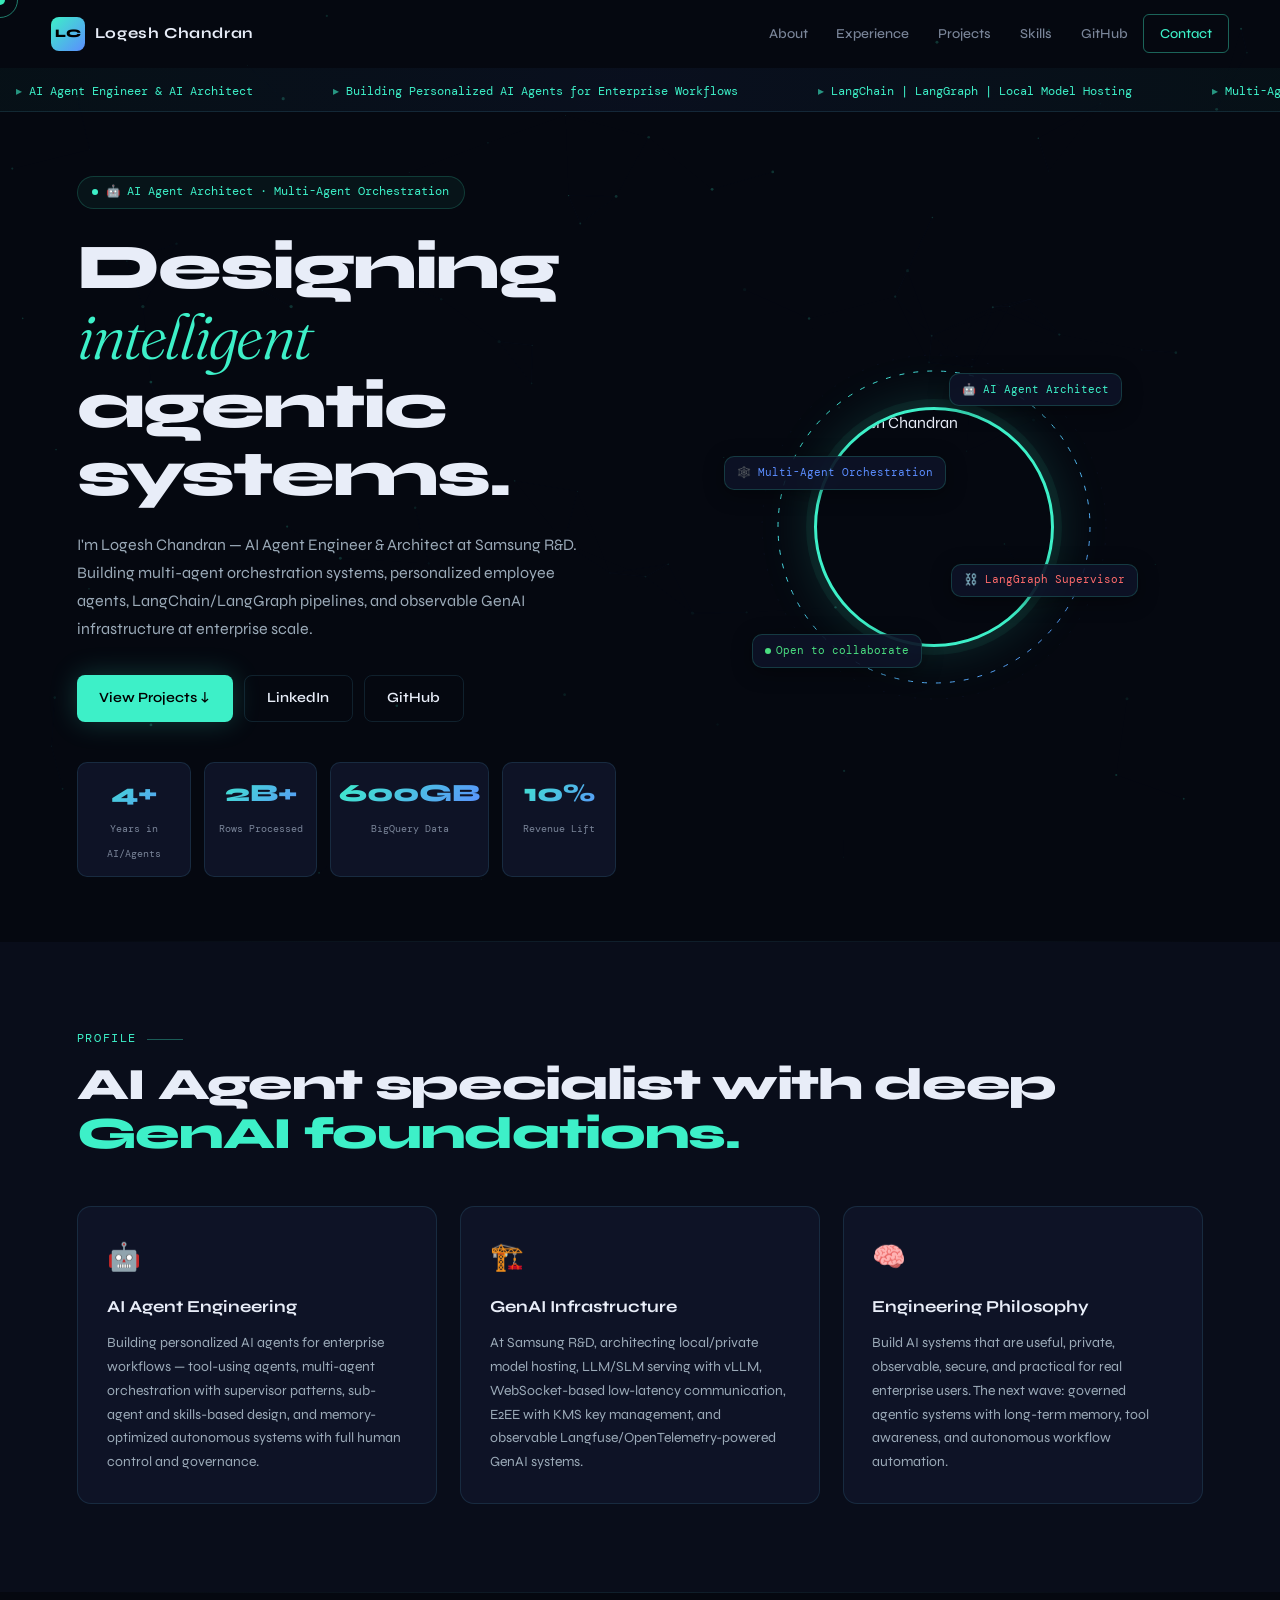
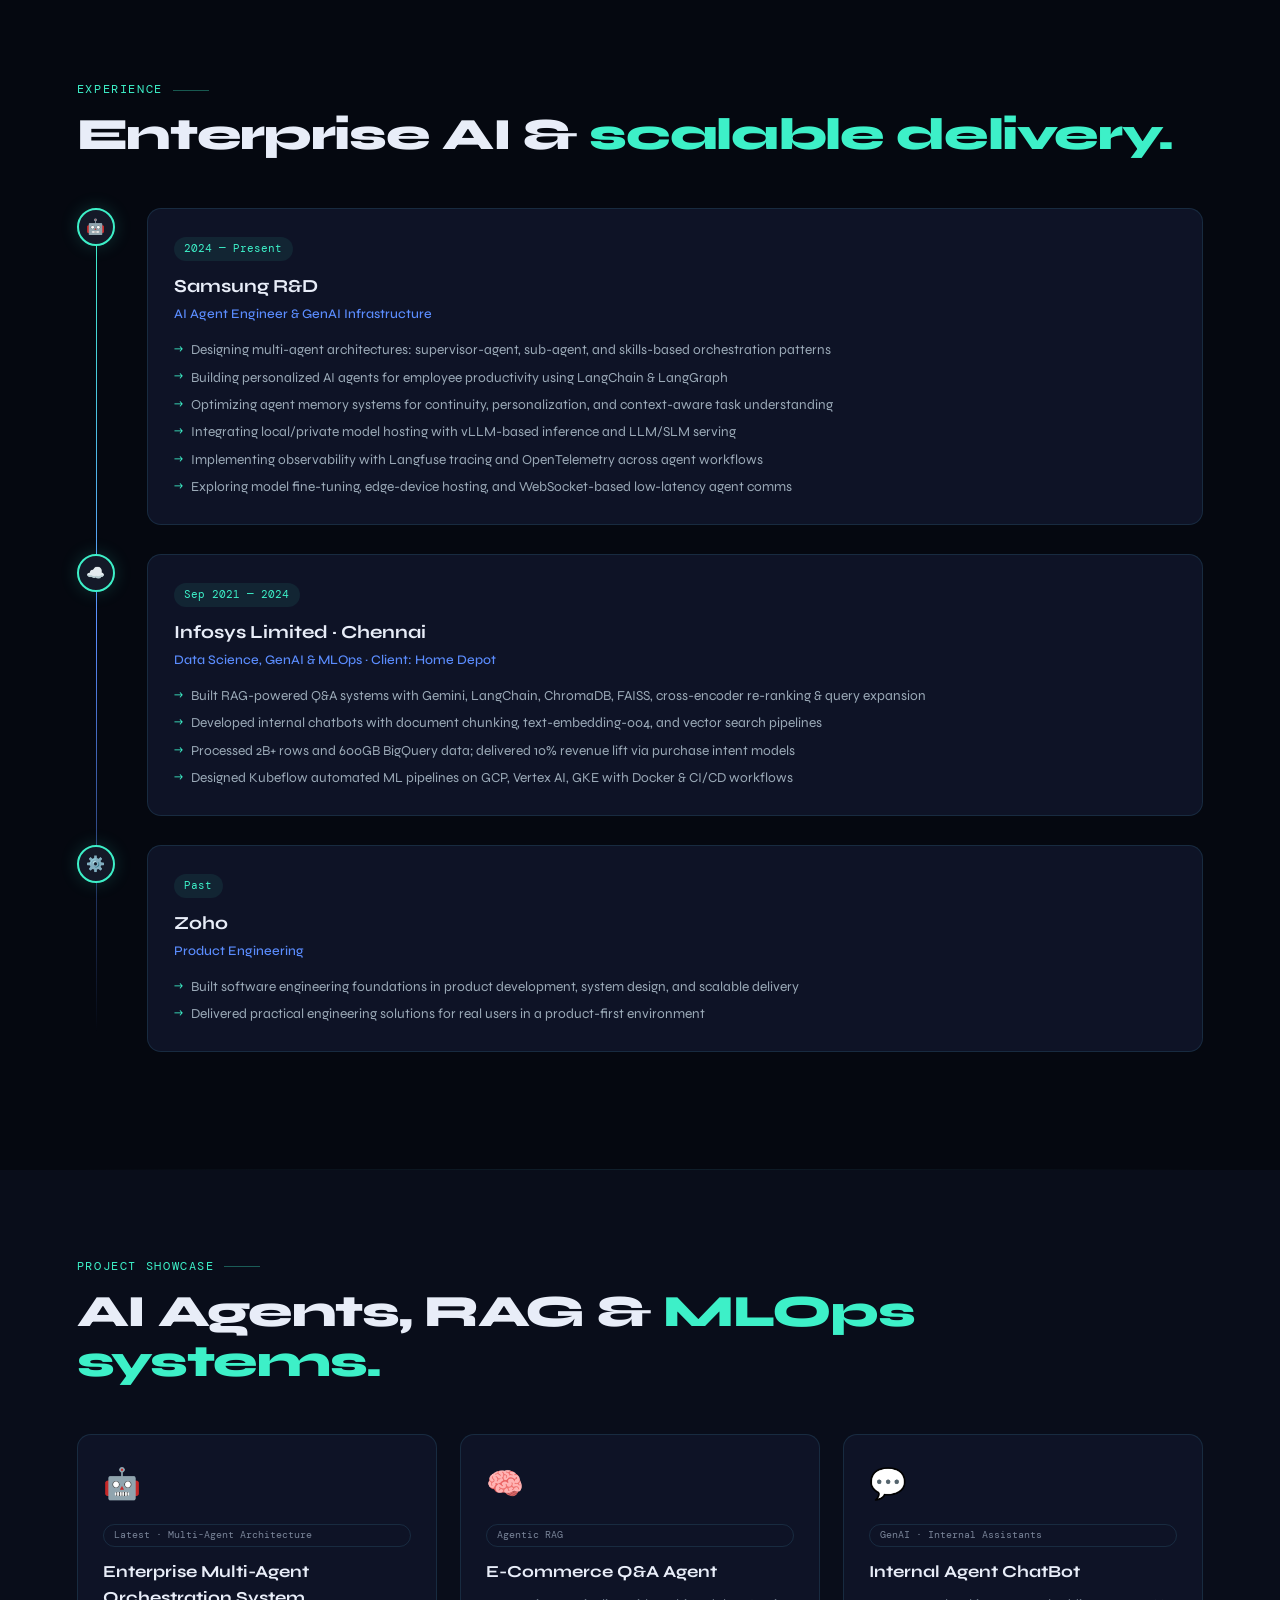
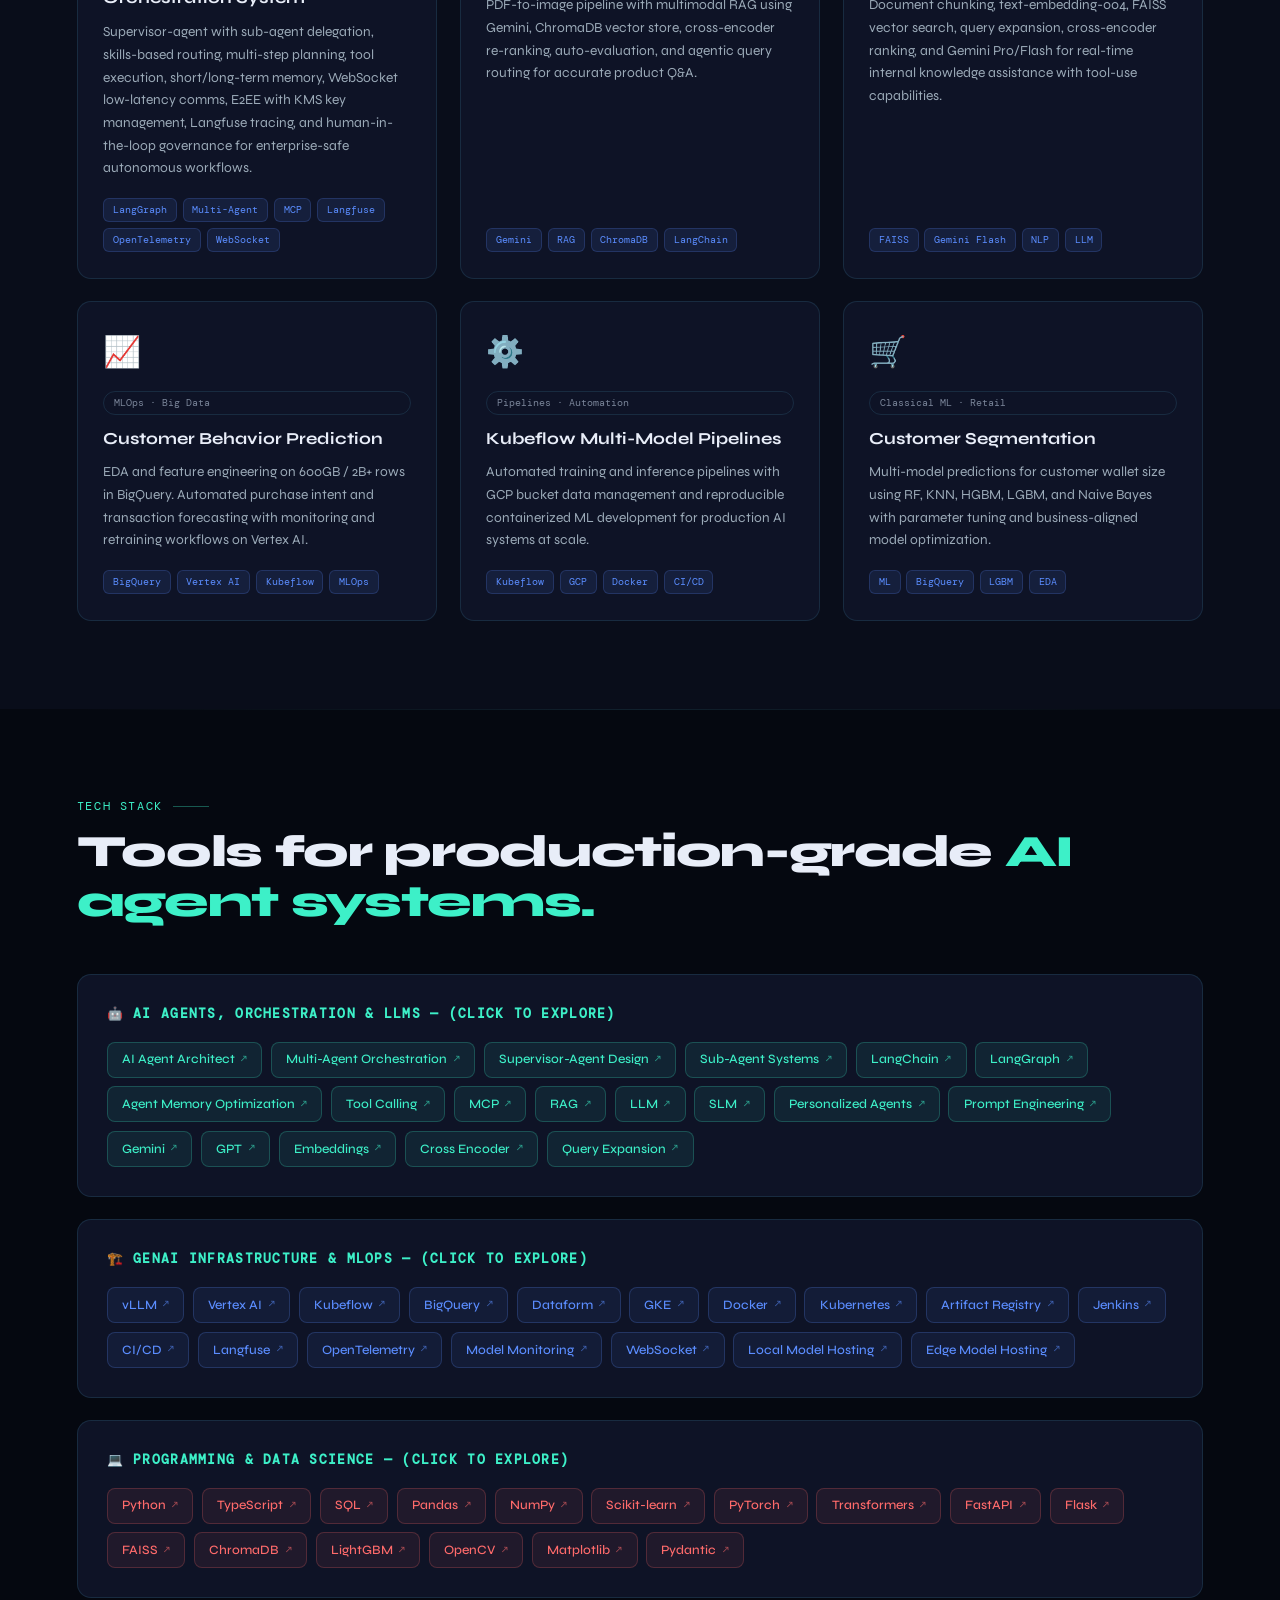
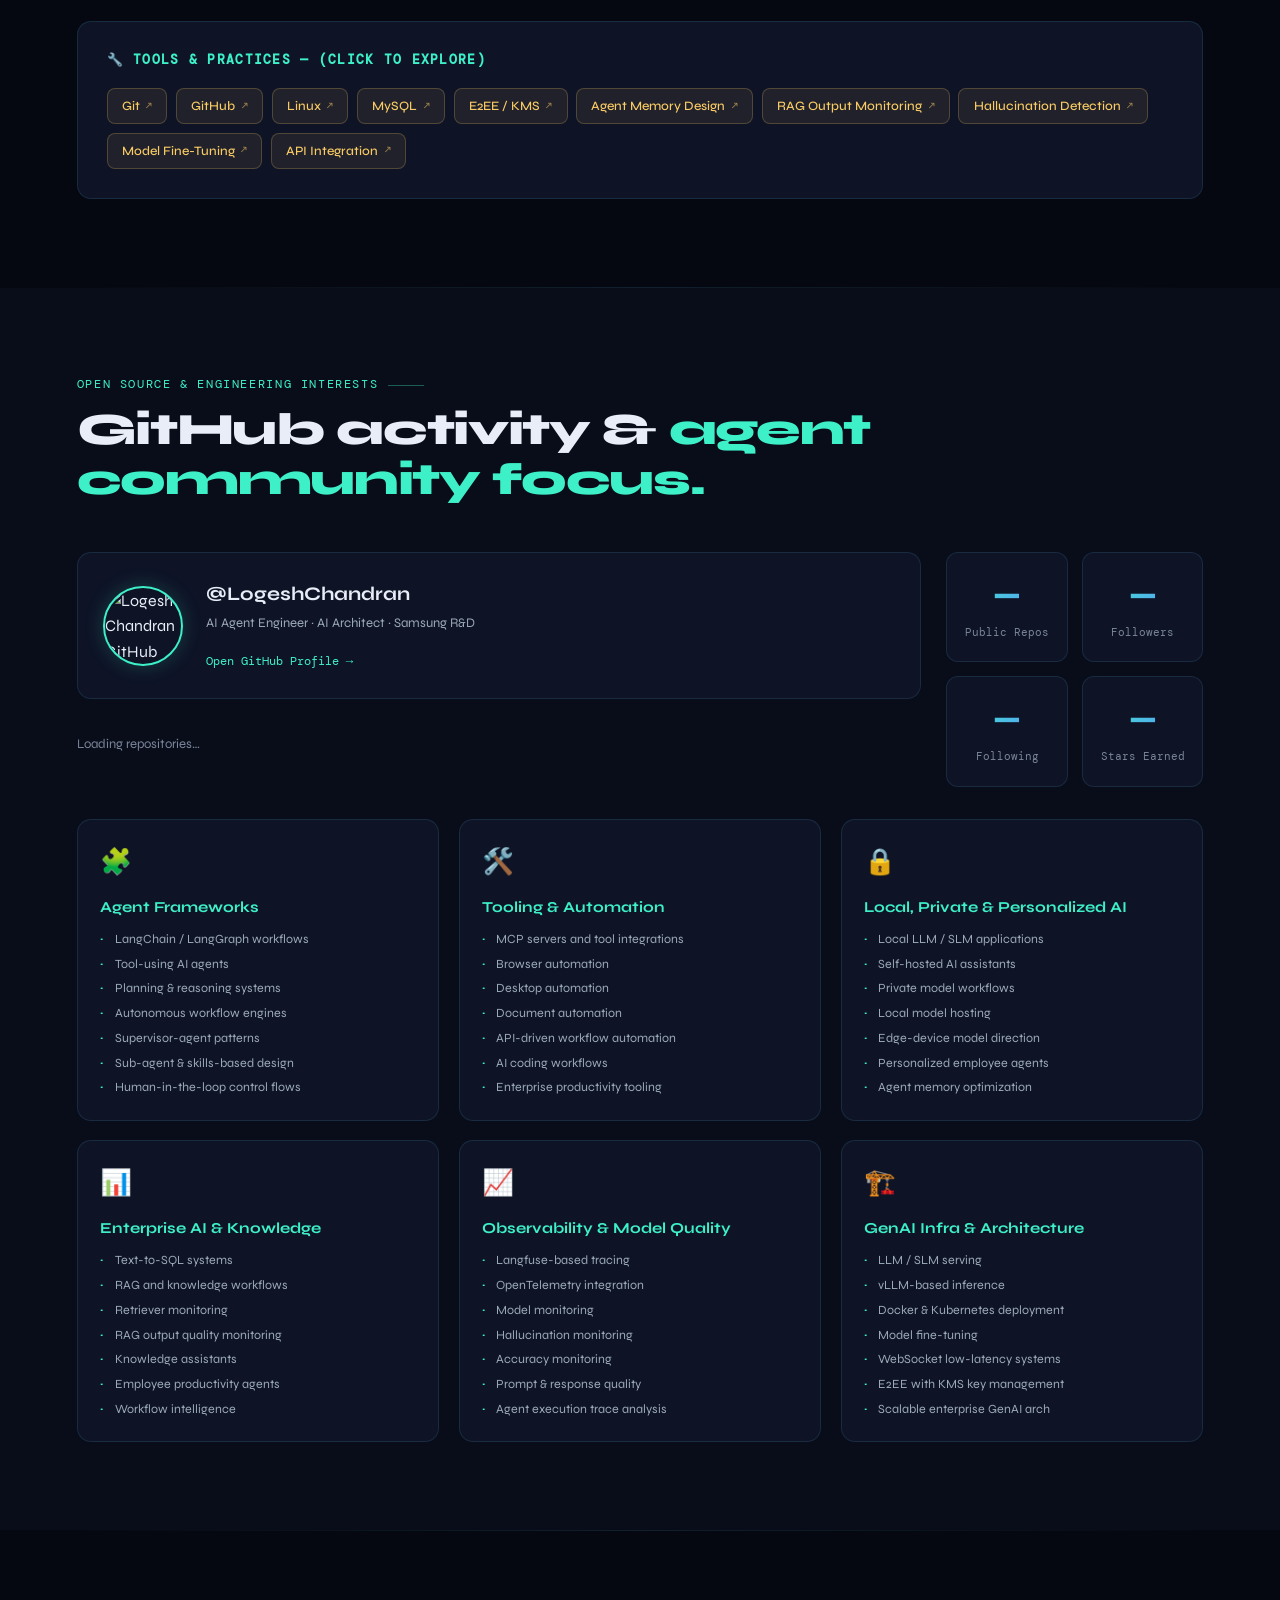
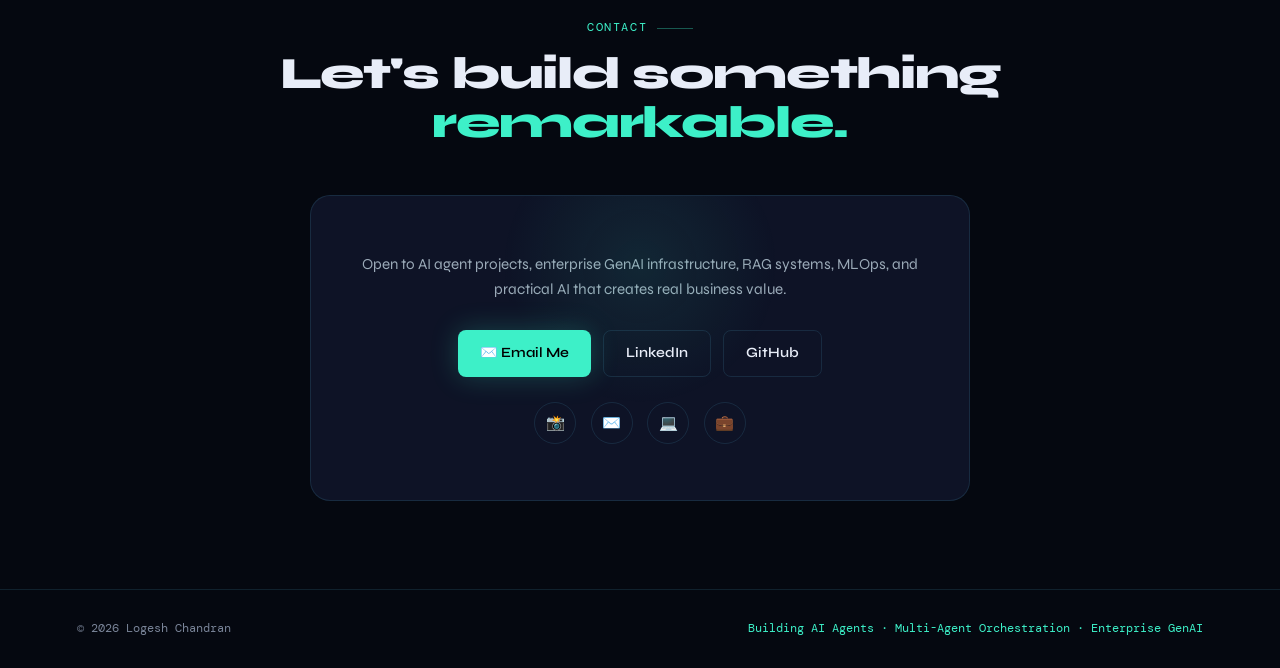
==== commit dce9d1be: "Create index.html" ====
--- a/index.html
+++ b/index.html
@@ -1,308 +1,904 @@
 <!DOCTYPE html>
 <html lang="en">
 <head>
-  <meta charset="UTF-8" />
-  <meta name="viewport" content="width=device-width, initial-scale=1.0" />
-  <meta name="description" content="Logesh Chandran - AI Agent Engineer, AI Architect, GenAI Infrastructure, MLOps and Data Science portfolio." />
-  <title>Logesh Chandran | AI Agent Engineer & AI Architect</title>
-  <link rel="preconnect" href="https://fonts.googleapis.com">
-  <link rel="preconnect" href="https://fonts.gstatic.com" crossorigin>
-  <link href="https://fonts.googleapis.com/css2?family=Inter:wght@400;500;600;700;800;900&family=JetBrains+Mono:wght@400;600;700&display=swap" rel="stylesheet">
-  <link rel="stylesheet" href="style.css" />
+<meta charset="UTF-8"/>
+<meta name="viewport" content="width=device-width, initial-scale=1.0"/>
+<meta name="description" content="Logesh Chandran — AI Agent Engineer & AI Architect at Samsung R&D. LangChain/LangGraph agents, multi-agent orchestration, RAG, GenAI infrastructure."/>
+<title>Logesh Chandran | AI Agent Engineer & Architect</title>
+<link rel="preconnect" href="https://fonts.googleapis.com">
+<link rel="preconnect" href="https://fonts.gstatic.com" crossorigin>
+<link href="https://fonts.googleapis.com/css2?family=Syne:wght@400;500;600;700;800&family=DM+Mono:ital,wght@0,300;0,400;0,500;1,300&family=Fraunces:ital,opsz,wght@1,9..144,300;1,9..144,400&display=swap" rel="stylesheet">
+<style>
+/* ─── RESET & VARIABLES ───────────────────────────────── */
+*,*::before,*::after{box-sizing:border-box;margin:0;padding:0}
+:root{
+  --bg:#050810;--bg2:#090d1a;--surface:#0e1326;--surface2:#141928;
+  --border:rgba(99,210,255,.12);--border2:rgba(61,240,200,.18);
+  --accent:#3DF0C8;--accent2:#5B8DFF;--accent3:#FF6B6B;--gold:#FACC64;
+  --text:#E8EDF8;--muted:#7A8599;--muted2:#9BAAB8;
+  --font-d:'Syne',sans-serif;--font-m:'DM Mono',monospace;--font-s:'Fraunces',serif;
+  --ease:cubic-bezier(.16,1,.3,1);
+}
+html{scroll-behavior:smooth}
+body{background:var(--bg);color:var(--text);font-family:var(--font-d);line-height:1.6;overflow-x:hidden;cursor:none}
+a{color:inherit;text-decoration:none}
+img{max-width:100%;display:block}
+ul{list-style:none}
+
+/* ─── CURSOR ──────────────────────────────────────────── */
+#cur,#cur2{position:fixed;border-radius:50%;pointer-events:none;z-index:9999;transform:translate(-50%,-50%)}
+#cur{width:10px;height:10px;background:var(--accent);transition:width .25s,height .25s;mix-blend-mode:difference}
+#cur2{width:36px;height:36px;border:1.5px solid rgba(61,240,200,.5);transition:transform .14s ease-out,width .3s,height .3s,border-color .3s}
+body:has(a:hover) #cur{width:18px;height:18px}
+body:has(a:hover) #cur2{width:54px;height:54px;border-color:var(--accent)}
+
+/* ─── CANVAS ──────────────────────────────────────────── */
+#bgC{position:fixed;inset:0;z-index:0;pointer-events:none;opacity:.4}
+
+/* ─── HEADER ──────────────────────────────────────────── */
+.hdr{
+  position:fixed;top:0;left:0;right:0;z-index:100;
+  display:flex;align-items:center;justify-content:space-between;
+  padding:0 clamp(1.2rem,4vw,4rem);height:68px;
+  transition:background .35s,border-color .35s,backdrop-filter .35s;
+  border-bottom:1px solid transparent;
+}
+.hdr.on{background:rgba(5,8,16,.88);border-color:var(--border);backdrop-filter:blur(18px)}
+.brand{display:flex;align-items:center;gap:.6rem;font-size:.95rem;font-weight:700;letter-spacing:.04em}
+.bmark{width:34px;height:34px;background:linear-gradient(135deg,var(--accent),var(--accent2));border-radius:8px;display:grid;place-items:center;font-size:.72rem;font-weight:800;color:#000;flex-shrink:0}
+.nav{display:flex;gap:.1rem;align-items:center}
+.nav a{padding:.45rem .85rem;font-size:.85rem;color:var(--muted);border-radius:6px;transition:color .2s,background .2s;font-weight:500}
+.nav a:hover,.nav a.active{color:var(--text);background:var(--surface)}
+.nav .ncta{color:var(--accent)!important;border:1px solid rgba(61,240,200,.4)!important;padding:.45rem 1rem!important}
+.nav .ncta:hover{background:rgba(61,240,200,.07)!important}
+.ham{display:none;background:none;border:none;cursor:none;padding:.5rem;flex-direction:column;gap:5px}
+.ham span{display:block;width:22px;height:2px;background:var(--text);border-radius:2px;transition:transform .3s,opacity .3s}
+@media(max-width:768px){
+  .ham{display:flex}
+  .nav{display:none;position:fixed;top:68px;left:0;right:0;background:rgba(5,8,16,.97);flex-direction:column;align-items:flex-start;padding:1.2rem 1.5rem;gap:.2rem;border-bottom:1px solid var(--border);backdrop-filter:blur(20px)}
+  .nav.open{display:flex}
+}
+
+/* ─── TYPING BANNER ───────────────────────────────────── */
+.typing-banner{
+  background:linear-gradient(90deg,rgba(61,240,200,.04),rgba(91,141,255,.06),rgba(61,240,200,.04));
+  border-bottom:1px solid var(--border);
+  padding:.55rem 0;overflow:hidden;white-space:nowrap;
+  position:relative;z-index:2;margin-top:68px;
+}
+.typing-track{
+  display:inline-flex;gap:3rem;
+  animation:marquee 30s linear infinite;
+}
+.typing-track span{
+  font-family:var(--font-m);font-size:.78rem;color:var(--accent);
+  padding:0 1rem;white-space:nowrap;
+}
+.typing-track span::before{content:'▸ ';opacity:.6}
+@keyframes marquee{0%{transform:translateX(0)}100%{transform:translateX(-50%)}}
+
+/* ─── HERO ────────────────────────────────────────────── */
+.hero{
+  min-height:calc(100dvh - 68px - 37px);
+  display:grid;grid-template-columns:1fr 1fr;
+  align-items:center;gap:3rem;
+  padding:4rem clamp(1.2rem,6vw,6rem) 4rem;
+  position:relative;z-index:2;
+}
+.hero-lbl{
+  display:inline-flex;align-items:center;gap:.5rem;
+  padding:.38rem .9rem;border:1px solid var(--border2);border-radius:100px;
+  font-family:var(--font-m);font-size:.72rem;color:var(--accent);
+  background:rgba(61,240,200,.05);margin-bottom:1.6rem;
+  animation:fup .8s both;
+}
+.hero-lbl::before{content:'';width:6px;height:6px;background:var(--accent);border-radius:50%;animation:pulse 2s infinite}
+@keyframes pulse{0%,100%{opacity:1;transform:scale(1)}50%{opacity:.35;transform:scale(.75)}}
+.hero h1{
+  font-size:clamp(2.4rem,5vw,4.6rem);font-weight:800;line-height:1.06;
+  letter-spacing:-.03em;animation:fup .8s .08s both;
+}
+.hero h1 em{font-style:italic;font-family:var(--font-s);font-weight:300;color:var(--accent)}
+.hero-sub{
+  margin-top:1.4rem;font-size:1rem;color:var(--muted2);line-height:1.75;
+  max-width:500px;animation:fup .8s .16s both;
+}
+.hero-btns{display:flex;flex-wrap:wrap;gap:.7rem;margin-top:2rem;animation:fup .8s .24s both}
+.btn{
+  display:inline-flex;align-items:center;gap:.4rem;
+  padding:.7rem 1.4rem;border-radius:8px;font-family:var(--font-d);
+  font-size:.88rem;font-weight:600;transition:.35s var(--ease);cursor:none;
+  position:relative;overflow:hidden;
+}
+.btn::after{content:'';position:absolute;inset:0;background:rgba(255,255,255,.04);opacity:0;transition:opacity .2s}
+.btn:hover::after{opacity:1}
+.btn-p{background:var(--accent);color:#000;box-shadow:0 0 28px rgba(61,240,200,.22)}
+.btn-p:hover{box-shadow:0 0 44px rgba(61,240,200,.4);transform:translateY(-2px)}
+.btn-g{border:1px solid var(--border);color:var(--text)}
+.btn-g:hover{border-color:rgba(99,210,255,.35);transform:translateY(-2px)}
+
+/* hero metrics */
+.metrics{
+  display:grid;grid-template-columns:repeat(4,1fr);gap:.8rem;
+  margin-top:2.5rem;animation:fup .8s .32s both;
+}
+.met-item{text-align:center;padding:.7rem .5rem;background:var(--surface);border:1px solid var(--border);border-radius:10px}
+.met-n{
+  font-size:1.55rem;font-weight:800;display:block;
+  background:linear-gradient(135deg,var(--accent),var(--accent2));
+  -webkit-background-clip:text;-webkit-text-fill-color:transparent;background-clip:text;
+}
+.met-l{font-size:.65rem;color:var(--muted);font-family:var(--font-m);margin-top:.1rem}
+
+/* ─── PROFILE VISUAL ──────────────────────────────────── */
+.hero-vis{position:relative;z-index:2;display:flex;justify-content:center;animation:fup .8s .12s both}
+.prof-wrap{position:relative;width:320px;height:320px;flex-shrink:0}
+.prof-img{
+  width:240px;height:240px;border-radius:50%;object-fit:cover;
+  position:absolute;top:50%;left:50%;transform:translate(-50%,-50%);
+  border:3px solid var(--accent);z-index:2;
+  box-shadow:0 0 0 8px rgba(61,240,200,.06),0 0 55px rgba(61,240,200,.18);
+}
+.ring1{position:absolute;inset:0;animation:spin1 20s linear infinite}
+.ring2{position:absolute;inset:-16px;animation:spin1 32s linear infinite reverse;opacity:.35}
+@keyframes spin1{to{transform:rotate(360deg)}}
+/* floating agent badges */
+.fb{
+  position:absolute;z-index:10;
+  background:rgba(14,19,38,.92);border:1px solid var(--border2);
+  border-radius:10px;padding:.42rem .75rem;
+  font-size:.7rem;font-family:var(--font-m);
+  backdrop-filter:blur(14px);white-space:nowrap;
+  box-shadow:0 4px 20px rgba(0,0,0,.4);
+}
+.fb-1{top:2%;right:-28px;color:var(--accent);animation:fb1 4.5s ease-in-out infinite}
+.fb-2{top:28%;left:-50px;color:var(--accent2);animation:fb1 4s ease-in-out infinite .8s}
+.fb-3{bottom:28%;right:-44px;color:var(--accent3);animation:fb1 5s ease-in-out infinite .4s}
+.fb-4{bottom:6%;left:-22px;color:#4ade80;animation:fb1 4.2s ease-in-out infinite 1.2s}
+.fb-4::before{content:'';display:inline-block;width:6px;height:6px;background:#4ade80;border-radius:50%;margin-right:5px;animation:pulse 1.5s infinite}
+@keyframes fb1{0%,100%{transform:translateY(0)}50%{transform:translateY(-7px)}}
+
+/* ─── SECTION SHARED ──────────────────────────────────── */
+section{padding:5.5rem clamp(1.2rem,6vw,6rem);position:relative;z-index:2}
+.sec-lbl{
+  font-family:var(--font-m);font-size:.72rem;color:var(--accent);
+  letter-spacing:.14em;text-transform:uppercase;margin-bottom:.7rem;
+  display:flex;align-items:center;gap:.6rem;
+}
+.sec-lbl::after{content:'';flex:0 0 36px;height:1px;background:var(--accent);opacity:.35}
+.sec-h{font-size:clamp(1.8rem,3.5vw,2.9rem);font-weight:800;letter-spacing:-.03em;line-height:1.1}
+.sec-h span{color:var(--accent)}
+.div{height:1px;background:linear-gradient(90deg,transparent,var(--border),transparent);margin:0 clamp(1.2rem,6vw,6rem)}
+
+/* ─── REVEAL ──────────────────────────────────────────── */
+.rv{opacity:0;transform:translateY(28px);transition:opacity .65s ease,transform .65s ease}
+.rv.vis{opacity:1;transform:translateY(0)}
+
+/* ─── ABOUT ───────────────────────────────────────────── */
+.bg2{background:var(--bg2)}
+.about-grid{display:grid;grid-template-columns:repeat(3,1fr);gap:1.4rem;margin-top:3rem}
+@media(max-width:900px){.about-grid{grid-template-columns:1fr}}
+.acard{
+  background:var(--surface);border:1px solid var(--border);border-radius:14px;
+  padding:1.8rem;transition:border-color .3s,transform .3s,box-shadow .3s;
+  position:relative;overflow:hidden;
+}
+.acard::before{content:'';position:absolute;top:0;left:0;right:0;height:2px;background:linear-gradient(90deg,var(--accent),var(--accent2));opacity:0;transition:opacity .3s}
+.acard:hover{border-color:rgba(99,210,255,.28);transform:translateY(-4px);box-shadow:0 20px 48px rgba(0,0,0,.35)}
+.acard:hover::before{opacity:1}
+.acard-icon{font-size:1.7rem;margin-bottom:.9rem}
+.acard h3{font-size:1.05rem;font-weight:700;margin-bottom:.65rem}
+.acard p{font-size:.875rem;color:var(--muted2);line-height:1.7}
+
+/* ─── TIMELINE ────────────────────────────────────────── */
+.tl{margin-top:3rem;position:relative;padding-left:0}
+.tl::before{content:'';position:absolute;left:19px;top:20px;bottom:20px;width:1px;background:linear-gradient(to bottom,var(--accent),var(--accent2),transparent)}
+.tl-item{display:grid;grid-template-columns:48px 1fr;gap:1.4rem;margin-bottom:1.8rem}
+.tl-dot{
+  width:38px;height:38px;border-radius:50%;
+  background:var(--surface2);border:2px solid var(--accent);
+  display:grid;place-items:center;font-size:.95rem;
+  position:relative;z-index:2;box-shadow:0 0 18px rgba(61,240,200,.18);flex-shrink:0;
+}
+.tl-c{background:var(--surface);border:1px solid var(--border);border-radius:14px;padding:1.6rem;transition:border-color .3s}
+.tl-c:hover{border-color:rgba(99,210,255,.25)}
+.tl-date{font-family:var(--font-m);font-size:.68rem;color:var(--accent);background:rgba(61,240,200,.08);padding:.18rem .65rem;border-radius:100px;display:inline-block;margin-bottom:.7rem}
+.tl-c h3{font-size:1.15rem;font-weight:700;margin-bottom:.15rem}
+.tl-role{font-size:.82rem;color:var(--accent2);font-weight:500;margin-bottom:.9rem}
+.tl-c ul{display:flex;flex-direction:column;gap:.35rem}
+.tl-c li{font-size:.855rem;color:var(--muted2);padding-left:1.1rem;position:relative}
+.tl-c li::before{content:'→';position:absolute;left:0;color:var(--accent);font-size:.7rem;top:.05em}
+
+/* ─── PROJECTS ────────────────────────────────────────── */
+.pg{display:grid;grid-template-columns:repeat(3,1fr);gap:1.4rem;margin-top:3rem}
+@media(max-width:1024px){.pg{grid-template-columns:1fr 1fr}}
+@media(max-width:640px){.pg{grid-template-columns:1fr}}
+.pc{
+  background:var(--surface);border:1px solid var(--border);border-radius:14px;
+  padding:1.6rem;transition:.4s var(--ease);
+  display:flex;flex-direction:column;position:relative;overflow:hidden;
+}
+.pc::after{
+  content:'';position:absolute;inset:0;
+  background:radial-gradient(circle at var(--mx,50%) var(--my,50%),rgba(61,240,200,.07) 0%,transparent 55%);
+  opacity:0;transition:opacity .3s;pointer-events:none;
+}
+.pc:hover{border-color:rgba(99,210,255,.3);transform:translateY(-6px);box-shadow:0 22px 55px rgba(0,0,0,.45)}
+.pc:hover::after{opacity:1}
+.pc.feat{grid-column:span 2;background:linear-gradient(135deg,var(--surface) 60%,rgba(61,240,200,.03))}
+@media(max-width:1024px){.pc.feat{grid-column:span 1}}
+.pc-ico{font-size:1.9rem;margin-bottom:.9rem}
+.pc-badge{display:inline-block;font-family:var(--font-m);font-size:.63rem;padding:.18rem .6rem;border:1px solid var(--border);border-radius:100px;color:var(--muted);margin-bottom:.7rem}
+.pc h3{font-size:1.05rem;font-weight:700;margin-bottom:.55rem}
+.pc p{font-size:.86rem;color:var(--muted2);line-height:1.65;flex:1}
+.pc-tags{display:flex;flex-wrap:wrap;gap:.35rem;margin-top:1.1rem}
+.pc-tags span{font-family:var(--font-m);font-size:.65rem;padding:.18rem .55rem;border-radius:6px;background:rgba(91,141,255,.1);color:var(--accent2);border:1px solid rgba(91,141,255,.2)}
+
+/* ─── SKILLS ──────────────────────────────────────────── */
+.sk-layout{margin-top:3rem;display:flex;flex-direction:column;gap:1.4rem}
+.sk-group{background:var(--surface);border:1px solid var(--border);border-radius:14px;padding:1.8rem}
+.sk-title{font-size:.8rem;font-weight:600;color:var(--accent);font-family:var(--font-m);margin-bottom:1.1rem;text-transform:uppercase;letter-spacing:.1em}
+.chips{display:flex;flex-wrap:wrap;gap:.55rem}
+.chip{
+  padding:.42rem .88rem;border-radius:8px;font-size:.8rem;font-weight:500;
+  transition:transform .2s,box-shadow .2s;cursor:pointer;
+  display:inline-flex;align-items:center;gap:.35rem;
+  text-decoration:none;
+}
+.chip:hover{transform:translateY(-2px);box-shadow:0 6px 20px rgba(0,0,0,.3)}
+.ch-a{background:rgba(61,240,200,.08);border:1px solid rgba(61,240,200,.22);color:var(--accent)}
+.ch-b{background:rgba(91,141,255,.08);border:1px solid rgba(91,141,255,.22);color:var(--accent2)}
+.ch-c{background:rgba(255,107,107,.08);border:1px solid rgba(255,107,107,.22);color:var(--accent3)}
+.ch-d{background:rgba(250,204,100,.08);border:1px solid rgba(250,204,100,.22);color:var(--gold)}
+.chip-arr{font-size:.6rem;opacity:.6}
+
+/* ─── GITHUB SECTION ──────────────────────────────────── */
+.gh-top{display:grid;grid-template-columns:1fr auto;gap:1.6rem;align-items:start;margin-top:3rem}
+@media(max-width:820px){.gh-top{grid-template-columns:1fr}}
+.gh-profile{background:var(--surface);border:1px solid var(--border);border-radius:14px;padding:1.6rem;display:flex;gap:1.4rem;align-items:center}
+.gh-av{width:80px;height:80px;border-radius:50%;border:2px solid var(--accent);box-shadow:0 0 20px rgba(61,240,200,.2);flex-shrink:0}
+.gh-handle{font-size:1.2rem;font-weight:700;margin-bottom:.25rem}
+.gh-bio{font-size:.82rem;color:var(--muted2);margin-bottom:.8rem}
+.gh-lnk{font-family:var(--font-m);font-size:.78rem;color:var(--accent)}
+.gh-lnk:hover{text-decoration:underline}
+.gh-stats{display:grid;grid-template-columns:repeat(2,1fr);gap:.9rem;min-width:220px}
+.st-card{background:var(--surface);border:1px solid var(--border);border-radius:12px;padding:1.1rem;text-align:center}
+.st-n{
+  font-size:1.85rem;font-weight:800;display:block;
+  background:linear-gradient(135deg,var(--accent),var(--accent2));
+  -webkit-background-clip:text;-webkit-text-fill-color:transparent;background-clip:text;
+}
+.st-l{font-size:.68rem;color:var(--muted);font-family:var(--font-m)}
+
+/* 6 interest boxes */
+.gh-interests{display:grid;grid-template-columns:repeat(3,1fr);gap:1.2rem;margin-top:2rem}
+@media(max-width:900px){.gh-interests{grid-template-columns:1fr 1fr}}
+@media(max-width:540px){.gh-interests{grid-template-columns:1fr}}
+.gi-card{
+  background:var(--surface);border:1px solid var(--border);border-radius:14px;
+  padding:1.4rem;transition:border-color .3s,transform .3s,box-shadow .3s;
+  position:relative;overflow:hidden;
+}
+.gi-card::after{content:'';position:absolute;bottom:0;left:0;right:0;height:2px;background:linear-gradient(90deg,var(--accent),var(--accent2));transform:scaleX(0);transform-origin:left;transition:transform .35s}
+.gi-card:hover{border-color:rgba(99,210,255,.28);transform:translateY(-4px);box-shadow:0 18px 44px rgba(0,0,0,.3)}
+.gi-card:hover::after{transform:scaleX(1)}
+.gi-icon{font-size:1.6rem;margin-bottom:.75rem}
+.gi-card h4{font-size:.95rem;font-weight:700;margin-bottom:.6rem;color:var(--accent)}
+.gi-card ul{display:flex;flex-direction:column;gap:.3rem}
+.gi-card li{font-size:.78rem;color:var(--muted2);padding-left:.9rem;position:relative}
+.gi-card li::before{content:'·';position:absolute;left:0;color:var(--accent);font-weight:700}
+
+/* repos row */
+.gh-repos{display:grid;grid-template-columns:repeat(2,1fr);gap:.9rem;margin-top:1.4rem}
+@media(max-width:680px){.gh-repos{grid-template-columns:1fr}}
+.rp{background:var(--surface);border:1px solid var(--border);border-radius:12px;padding:1.1rem;transition:border-color .2s;display:block}
+.rp:hover{border-color:rgba(99,210,255,.28)}
+.rp-name{font-weight:600;font-size:.88rem;color:var(--accent2);margin-bottom:.25rem}
+.rp-desc{font-size:.78rem;color:var(--muted);line-height:1.5}
+.rp-foot{margin-top:.55rem;font-family:var(--font-m);font-size:.68rem;color:var(--muted);display:flex;gap:.9rem;flex-wrap:wrap}
+
+/* ─── CONTACT ─────────────────────────────────────────── */
+.ct-wrap{max-width:660px;margin:3rem auto 0;background:var(--surface);border:1px solid var(--border);border-radius:20px;padding:3.5rem 2.5rem;text-align:center;position:relative;overflow:hidden}
+.ct-wrap::before{content:'';position:absolute;top:-70px;left:50%;transform:translateX(-50%);width:280px;height:280px;border-radius:50%;background:radial-gradient(circle,rgba(61,240,200,.09),transparent 70%);pointer-events:none}
+.ct-wrap h2{font-size:clamp(1.7rem,2.8vw,2.4rem);font-weight:800;letter-spacing:-.03em;margin-bottom:.9rem}
+.ct-wrap p{color:var(--muted2);font-size:.95rem;margin-bottom:1.8rem}
+.ct-btns{display:flex;justify-content:center;flex-wrap:wrap;gap:.7rem}
+.soc-row{display:flex;justify-content:center;gap:.9rem;margin-top:1.6rem}
+.soc-ico{width:42px;height:42px;border:1px solid var(--border);border-radius:50%;display:grid;place-items:center;font-size:.95rem;transition:border-color .2s,background .2s}
+.soc-ico:hover{border-color:var(--accent);background:rgba(61,240,200,.07)}
+
+/* ─── FOOTER ──────────────────────────────────────────── */
+footer{border-top:1px solid var(--border);padding:1.8rem clamp(1.2rem,6vw,6rem);display:flex;align-items:center;justify-content:space-between;flex-wrap:wrap;gap:.8rem;font-size:.78rem;color:var(--muted);font-family:var(--font-m);position:relative;z-index:2}
+.ft-r{color:var(--accent)}
+
+/* ─── KEYFRAMES ───────────────────────────────────────── */
+@keyframes fup{from{opacity:0;transform:translateY(22px)}to{opacity:1;transform:translateY(0)}}
+
+/* ─── RESPONSIVE HERO ─────────────────────────────────── */
+@media(max-width:1024px){
+  .hero{grid-template-columns:1fr;text-align:center;gap:2rem;padding-top:3rem}
+  .hero-vis{order:-1}
+  .hero-sub{margin-inline:auto}
+  .hero-btns{justify-content:center}
+  .metrics{grid-template-columns:repeat(2,1fr)}
+  .prof-wrap{width:260px;height:260px}
+  .prof-img{width:195px;height:195px}
+  .fb-2{left:-18px}
+  .fb-3{right:-18px}
+}
+@media(max-width:540px){
+  .metrics{grid-template-columns:repeat(2,1fr)}
+  .ct-wrap{padding:2rem 1.2rem}
+}
+</style>
 </head>
 <body>
-  <div class="cursor-glow" id="cursorGlow"></div>
-  <canvas id="matrixCanvas" aria-hidden="true"></canvas>
-
-  <header class="site-header">
-    <a class="brand" href="#home" aria-label="Go to home">
-      <span class="brand-cube">LC</span>
-      <span>Logesh Chandran</span>
-    </a>
-    <button class="nav-toggle" id="navToggle" aria-label="Toggle navigation" aria-expanded="false">
-      <span></span><span></span><span></span>
-    </button>
-    <nav class="nav" id="navMenu">
-      <a href="#about">About</a>
-      <a href="#work">Work</a>
-      <a href="#projects">Projects</a>
-      <a href="#skills">Skills</a>
-      <a href="#github">GitHub</a>
-      <a href="#contact">Contact</a>
-    </nav>
-  </header>
-
-  <main>
-    <section class="hero section" id="home">
-      <div class="hero-grid">
-        <div class="hero-copy reveal">
-          <p class="eyebrow">AI Agents · GenAI Infrastructure · Enterprise Automation</p>
-          <h1>AI Agent Engineer building enterprise GenAI systems.</h1>
-          <p class="hero-text">
-            I’m Logesh Chandran, an AI Agent Engineer and AI Architect focused on LangChain/LangGraph systems,
-            private model integrations, MLOps, observability, RAG, and scalable AI infrastructure.
-          </p>
-          <div class="hero-actions">
-            <a class="btn primary" href="#projects">View Projects</a>
-            <a class="btn ghost" href="https://www.linkedin.com/in/logeshchandran/" target="_blank" rel="noreferrer">LinkedIn</a>
-            <a class="btn ghost" href="https://github.com/LogeshChandran" target="_blank" rel="noreferrer">GitHub</a>
-          </div>
-          <div class="metric-row" aria-label="Professional highlights">
-            <div><strong>4+</strong><span>Years AI/Data</span></div>
-            <div><strong>2B+</strong><span>Rows handled</span></div>
-            <div><strong>600GB</strong><span>BigQuery data</span></div>
-            <div><strong>10%</strong><span>Revenue lift</span></div>
-          </div>
-        </div>
-
-        <div class="hero-visual reveal" data-tilt>
-          <div class="profile-showcase">
-            <div class="profile-glow"></div>
-            <div class="profile-card-v2">
-              <div class="profile-frame">
-                <img class="profile-photo" src="assets/profile.jpg" onerror="this.onerror=null;this.src='https://github.com/LogeshChandran.png?size=520';" alt="Logesh Chandran profile photo" />
-              </div>
-              <div class="profile-info-card">
-                <span class="status-dot"></span>
-                <div>
-                  <strong>Logesh Chandran</strong>
-                  <small>AI Agent Engineer · AI Architect</small>
-                </div>
-              </div>
-            </div>
-            <div class="stack-orbit orbit-langchain">LangChain</div>
-            <div class="stack-orbit orbit-gemini">Gemini</div>
-            <div class="stack-orbit orbit-kubeflow">Kubeflow</div>
-            <div class="stack-orbit orbit-rag">RAG</div>
-            <div class="code-panel">
-              <div class="terminal-top"><span></span><span></span><span></span></div>
-              <pre><code>agent.role = "AI Architect"
-agent.stack = ["LangGraph", "RAG", "MLOps"]
-agent.output = "enterprise-ready"</code></pre>
-            </div>
-          </div>
+
+<div id="cur"></div>
+<div id="cur2"></div>
+<canvas id="bgC"></canvas>
+
+<!-- ── HEADER ──────────────────────────────────── -->
+<header class="hdr" id="hdr">
+  <a class="brand" href="#home">
+    <div class="bmark">LC</div>
+    <span>Logesh Chandran</span>
+  </a>
+  <button class="ham" id="ham" aria-label="Menu" aria-expanded="false">
+    <span></span><span></span><span></span>
+  </button>
+  <nav class="nav" id="nav">
+    <a href="#about">About</a>
+    <a href="#work">Experience</a>
+    <a href="#projects">Projects</a>
+    <a href="#skills">Skills</a>
+    <a href="#github">GitHub</a>
+    <a class="ncta" href="#contact">Contact</a>
+  </nav>
+</header>
+
+<!-- ── TYPING MARQUEE BANNER ───────────────────── -->
+<div class="typing-banner">
+  <div class="typing-track" id="typingTrack">
+    <span>AI Agent Engineer &amp; AI Architect</span>
+    <span>Building Personalized AI Agents for Enterprise Workflows</span>
+    <span>LangChain | LangGraph | Local Model Hosting</span>
+    <span>Multi-Agent Orchestration | Supervisor-Agent Patterns</span>
+    <span>Docker | Kubernetes | GenAI Infrastructure</span>
+    <span>Langfuse Tracing | OpenTelemetry Observability</span>
+    <span>Model Fine-Tuning | Edge-Device Model Hosting</span>
+    <span>Samsung R&amp;D | Ex-Infosys | Ex-Zoho</span>
+    <!-- duplicate for seamless loop -->
+    <span>AI Agent Engineer &amp; AI Architect</span>
+    <span>Building Personalized AI Agents for Enterprise Workflows</span>
+    <span>LangChain | LangGraph | Local Model Hosting</span>
+    <span>Multi-Agent Orchestration | Supervisor-Agent Patterns</span>
+    <span>Docker | Kubernetes | GenAI Infrastructure</span>
+    <span>Langfuse Tracing | OpenTelemetry Observability</span>
+    <span>Model Fine-Tuning | Edge-Device Model Hosting</span>
+    <span>Samsung R&amp;D | Ex-Infosys | Ex-Zoho</span>
+  </div>
+</div>
+
+<main>
+
+<!-- ── HERO ──────────────────────────────────── -->
+<section class="hero" id="home">
+  <div class="hero-copy">
+    <div class="hero-lbl">🤖 AI Agent Architect · Multi-Agent Orchestration</div>
+    <h1>Designing <em>intelligent</em><br>agentic systems.</h1>
+    <p class="hero-sub">
+      I'm Logesh Chandran — AI Agent Engineer &amp; Architect at Samsung R&D.
+      Building multi-agent orchestration systems, personalized employee agents,
+      LangChain/LangGraph pipelines, and observable GenAI infrastructure at enterprise scale.
+    </p>
+    <div class="hero-btns">
+      <a class="btn btn-p" href="#projects">View Projects ↓</a>
+      <a class="btn btn-g" href="https://www.linkedin.com/in/logeshchandran/" target="_blank" rel="noreferrer">LinkedIn</a>
+      <a class="btn btn-g" href="https://github.com/LogeshChandran" target="_blank" rel="noreferrer">GitHub</a>
+    </div>
+    <div class="metrics">
+      <div class="met-item">
+        <span class="met-n">4+</span>
+        <span class="met-l">Years in AI/Agents</span>
+      </div>
+      <div class="met-item">
+        <span class="met-n">2B+</span>
+        <span class="met-l">Rows Processed</span>
+      </div>
+      <div class="met-item">
+        <span class="met-n">600GB</span>
+        <span class="met-l">BigQuery Data</span>
+      </div>
+      <div class="met-item">
+        <span class="met-n">10%</span>
+        <span class="met-l">Revenue Lift</span>
+      </div>
+    </div>
+  </div>
+
+  <div class="hero-vis">
+    <div class="prof-wrap">
+      <!-- rotating rings -->
+      <svg class="ring1" viewBox="0 0 320 320" fill="none">
+        <circle cx="160" cy="160" r="156" stroke="url(#rg1)" stroke-width="1" stroke-dasharray="5 9"/>
+        <defs><linearGradient id="rg1" x1="0" y1="0" x2="320" y2="320" gradientUnits="userSpaceOnUse"><stop stop-color="#3DF0C8"/><stop offset="1" stop-color="#5B8DFF"/></linearGradient></defs>
+      </svg>
+      <svg class="ring2" viewBox="0 0 352 352" fill="none">
+        <circle cx="176" cy="176" r="172" stroke="rgba(91,141,255,.28)" stroke-width=".6" stroke-dasharray="2 14"/>
+      </svg>
+      <img class="prof-img" src="https://github.com/LogeshChandran.png?size=480" alt="Logesh Chandran" loading="eager"/>
+      <!-- Agent-focused floating badges -->
+      <div class="fb fb-1">🤖 AI Agent Architect</div>
+      <div class="fb fb-2">🕸️ Multi-Agent Orchestration</div>
+      <div class="fb fb-3">⛓️ LangGraph Supervisor</div>
+      <div class="fb fb-4">Open to collaborate</div>
+    </div>
+  </div>
+</section>
+
+<div class="div"></div>
+
+<!-- ── ABOUT ────────────────────────────────── -->
+<section class="bg2" id="about">
+  <p class="sec-lbl rv">Profile</p>
+  <h2 class="sec-h rv">AI Agent specialist with deep <span>GenAI foundations.</span></h2>
+  <div class="about-grid">
+    <article class="acard rv">
+      <div class="acard-icon">🤖</div>
+      <h3>AI Agent Engineering</h3>
+      <p>Building personalized AI agents for enterprise workflows — tool-using agents, multi-agent orchestration with supervisor patterns, sub-agent and skills-based design, and memory-optimized autonomous systems with full human control and governance.</p>
+    </article>
+    <article class="acard rv">
+      <div class="acard-icon">🏗️</div>
+      <h3>GenAI Infrastructure</h3>
+      <p>At Samsung R&D, architecting local/private model hosting, LLM/SLM serving with vLLM, WebSocket-based low-latency communication, E2EE with KMS key management, and observable Langfuse/OpenTelemetry-powered GenAI systems.</p>
+    </article>
+    <article class="acard rv">
+      <div class="acard-icon">🧠</div>
+      <h3>Engineering Philosophy</h3>
+      <p>Build AI systems that are useful, private, observable, secure, and practical for real enterprise users. The next wave: governed agentic systems with long-term memory, tool awareness, and autonomous workflow automation.</p>
+    </article>
+  </div>
+</section>
+
+<div class="div"></div>
+
+<!-- ── EXPERIENCE ───────────────────────────── -->
+<section id="work">
+  <p class="sec-lbl rv">Experience</p>
+  <h2 class="sec-h rv">Enterprise AI &amp; <span>scalable delivery.</span></h2>
+  <div class="tl">
+    <div class="tl-item rv">
+      <div class="tl-dot">🤖</div>
+      <div class="tl-c">
+        <span class="tl-date">2024 — Present</span>
+        <h3>Samsung R&D</h3>
+        <p class="tl-role">AI Agent Engineer &amp; GenAI Infrastructure</p>
+        <ul>
+          <li>Designing multi-agent architectures: supervisor-agent, sub-agent, and skills-based orchestration patterns</li>
+          <li>Building personalized AI agents for employee productivity using LangChain &amp; LangGraph</li>
+          <li>Optimizing agent memory systems for continuity, personalization, and context-aware task understanding</li>
+          <li>Integrating local/private model hosting with vLLM-based inference and LLM/SLM serving</li>
+          <li>Implementing observability with Langfuse tracing and OpenTelemetry across agent workflows</li>
+          <li>Exploring model fine-tuning, edge-device hosting, and WebSocket-based low-latency agent comms</li>
+        </ul>
+      </div>
+    </div>
+    <div class="tl-item rv">
+      <div class="tl-dot">☁️</div>
+      <div class="tl-c">
+        <span class="tl-date">Sep 2021 — 2024</span>
+        <h3>Infosys Limited · Chennai</h3>
+        <p class="tl-role">Data Science, GenAI &amp; MLOps · Client: Home Depot</p>
+        <ul>
+          <li>Built RAG-powered Q&amp;A systems with Gemini, LangChain, ChromaDB, FAISS, cross-encoder re-ranking &amp; query expansion</li>
+          <li>Developed internal chatbots with document chunking, text-embedding-004, and vector search pipelines</li>
+          <li>Processed 2B+ rows and 600GB BigQuery data; delivered 10% revenue lift via purchase intent models</li>
+          <li>Designed Kubeflow automated ML pipelines on GCP, Vertex AI, GKE with Docker &amp; CI/CD workflows</li>
+        </ul>
+      </div>
+    </div>
+    <div class="tl-item rv">
+      <div class="tl-dot">⚙️</div>
+      <div class="tl-c">
+        <span class="tl-date">Past</span>
+        <h3>Zoho</h3>
+        <p class="tl-role">Product Engineering</p>
+        <ul>
+          <li>Built software engineering foundations in product development, system design, and scalable delivery</li>
+          <li>Delivered practical engineering solutions for real users in a product-first environment</li>
+        </ul>
+      </div>
+    </div>
+  </div>
+</section>
+
+<div class="div"></div>
+
+<!-- ── PROJECTS ──────────────────────────────── -->
+<section class="bg2" id="projects">
+  <p class="sec-lbl rv">Project Showcase</p>
+  <h2 class="sec-h rv">AI Agents, RAG &amp; <span>MLOps systems.</span></h2>
+  <div class="pg">
+    <!-- <article class="pc feat rv" id="p1"> -->
+    <article class="pc rv" id="p1">
+      <div class="pc-ico">🤖</div>
+      <span class="pc-badge">Latest · Multi-Agent Architecture</span>
+      <h3>Enterprise Multi-Agent Orchestration System</h3>
+      <p>Supervisor-agent with sub-agent delegation, skills-based routing, multi-step planning, tool execution, short/long-term memory, WebSocket low-latency comms, E2EE with KMS key management, Langfuse tracing, and human-in-the-loop governance for enterprise-safe autonomous workflows.</p>
+      <div class="pc-tags"><span>LangGraph</span><span>Multi-Agent</span><span>MCP</span><span>Langfuse</span><span>OpenTelemetry</span><span>WebSocket</span></div>
+    </article>
+    <article class="pc rv" id="p2">
+      <div class="pc-ico">🧠</div>
+      <span class="pc-badge">Agentic RAG</span>
+      <h3>E-Commerce Q&amp;A Agent</h3>
+      <p>PDF-to-image pipeline with multimodal RAG using Gemini, ChromaDB vector store, cross-encoder re-ranking, auto-evaluation, and agentic query routing for accurate product Q&amp;A.</p>
+      <div class="pc-tags"><span>Gemini</span><span>RAG</span><span>ChromaDB</span><span>LangChain</span></div>
+    </article>
+    <article class="pc rv" id="p3">
+      <div class="pc-ico">💬</div>
+      <span class="pc-badge">GenAI · Internal Assistants</span>
+      <h3>Internal Agent ChatBot</h3>
+      <p>Document chunking, text-embedding-004, FAISS vector search, query expansion, cross-encoder ranking, and Gemini Pro/Flash for real-time internal knowledge assistance with tool-use capabilities.</p>
+      <div class="pc-tags"><span>FAISS</span><span>Gemini Flash</span><span>NLP</span><span>LLM</span></div>
+    </article>
+    <article class="pc rv" id="p4">
+      <div class="pc-ico">📈</div>
+      <span class="pc-badge">MLOps · Big Data</span>
+      <h3>Customer Behavior Prediction</h3>
+      <p>EDA and feature engineering on 600GB / 2B+ rows in BigQuery. Automated purchase intent and transaction forecasting with monitoring and retraining workflows on Vertex AI.</p>
+      <div class="pc-tags"><span>BigQuery</span><span>Vertex AI</span><span>Kubeflow</span><span>MLOps</span></div>
+    </article>
+    <article class="pc rv" id="p5">
+      <div class="pc-ico">⚙️</div>
+      <span class="pc-badge">Pipelines · Automation</span>
+      <h3>Kubeflow Multi-Model Pipelines</h3>
+      <p>Automated training and inference pipelines with GCP bucket data management and reproducible containerized ML development for production AI systems at scale.</p>
+      <div class="pc-tags"><span>Kubeflow</span><span>GCP</span><span>Docker</span><span>CI/CD</span></div>
+    </article>
+    <article class="pc rv" id="p6">
+      <div class="pc-ico">🛒</div>
+      <span class="pc-badge">Classical ML · Retail</span>
+      <h3>Customer Segmentation</h3>
+      <p>Multi-model predictions for customer wallet size using RF, KNN, HGBM, LGBM, and Naive Bayes with parameter tuning and business-aligned model optimization.</p>
+      <div class="pc-tags"><span>ML</span><span>BigQuery</span><span>LGBM</span><span>EDA</span></div>
+    </article>
+  </div>
+</section>
+
+<div class="div"></div>
+
+<!-- ── SKILLS ────────────────────────────────── -->
+<section id="skills">
+  <p class="sec-lbl rv">Tech Stack</p>
+  <h2 class="sec-h rv">Tools for production-grade <span>AI agent systems.</span></h2>
+  <div class="sk-layout">
+
+    <div class="sk-group rv">
+      <div class="sk-title">🤖 AI Agents, Orchestration &amp; LLMs — (click to explore)</div>
+      <div class="chips" id="chips-agent"></div>
+    </div>
+
+    <div class="sk-group rv">
+      <div class="sk-title">🏗️ GenAI Infrastructure &amp; MLOps — (click to explore)</div>
+      <div class="chips" id="chips-infra"></div>
+    </div>
+
+    <div class="sk-group rv">
+      <div class="sk-title">💻 Programming &amp; Data Science — (click to explore)</div>
+      <div class="chips" id="chips-data"></div>
+    </div>
+
+    <div class="sk-group rv">
+      <div class="sk-title">🔧 Tools &amp; Practices — (click to explore)</div>
+      <div class="chips" id="chips-tools"></div>
+    </div>
+
+  </div>
+</section>
+
+<div class="div"></div>
+
+<!-- ── GITHUB ─────────────────────────────────── -->
+<section class="bg2" id="github">
+  <p class="sec-lbl rv">Open Source &amp; Engineering Interests</p>
+  <h2 class="sec-h rv">GitHub activity &amp; <span>agent community focus.</span></h2>
+
+  <div class="gh-top rv">
+    <div>
+      <div class="gh-profile">
+        <img class="gh-av" src="https://github.com/LogeshChandran.png?size=200" alt="Logesh Chandran GitHub avatar"/>
+        <div>
+          <div class="gh-handle">@LogeshChandran</div>
+          <div class="gh-bio">AI Agent Engineer · AI Architect · Samsung R&D</div>
+          <a class="gh-lnk" href="https://github.com/LogeshChandran" target="_blank" rel="noreferrer">Open GitHub Profile →</a>
         </div>
       </div>
-    </section>
-
-    <section class="section about" id="about">
-      <div class="section-head reveal">
-        <p class="eyebrow">Profile</p>
-        <h2>AI engineer with deep MLOps and data science foundations.</h2>
+      <div class="gh-repos" id="repoList">
+        <p style="color:var(--muted);font-size:.82rem;padding:.8rem 0">Loading repositories…</p>
       </div>
-      <div class="about-grid">
-        <article class="glass-card reveal">
-          <h3>Who I Am</h3>
-          <p>
-            Dynamic and results-driven professional with extensive experience in MLOps, data science, NLP,
-            LLMs, and enterprise AI systems. Skilled in building and deploying end-to-end machine learning
-            pipelines, model monitoring systems, and retraining workflows for high performance and scalability.
-          </p>
-        </article>
-        <article class="glass-card reveal">
-          <h3>Current Direction</h3>
-          <p>
-            At Samsung R&D, I work around AI agent engineering and GenAI infrastructure for internal employee
-            productivity, including personalized agents, memory optimization, private/local model integration,
-            observability, and enterprise-safe autonomous systems.
-          </p>
-        </article>
-        <article class="glass-card reveal">
-          <h3>Engineering Philosophy</h3>
-          <p>
-            Build AI systems that are useful, private when needed, observable, secure, tool-aware, reliable,
-            and practical for real users. The next wave of enterprise AI goes beyond chatbots into governed,
-            tool-using, memory-aware agentic systems.
-          </p>
-        </article>
-      </div>
-    </section>
-
-    <section class="section work" id="work">
-      <div class="section-head reveal">
-        <p class="eyebrow">Experience</p>
-        <h2>Enterprise AI, product engineering, and scalable delivery.</h2>
-      </div>
-      <div class="timeline">
-        <div class="timeline-item reveal">
-          <div class="timeline-dot"></div>
-          <div class="timeline-card glass-card">
-            <span class="date">Current</span>
-            <h3>Samsung R&D</h3>
-            <p class="role">AI Agent Engineering & GenAI Infrastructure</p>
-            <ul>
-              <li>Designing agent architectures for planning, reasoning, tool execution, and workflow governance.</li>
-              <li>Building LangChain/LangGraph workflows with local/private model integrations.</li>
-              <li>Improving agent memory, personalization, observability, and enterprise safety.</li>
-            </ul>
+    </div>
+    <div class="gh-stats">
+      <div class="st-card"><span class="st-n" id="s-repos">—</span><span class="st-l">Public Repos</span></div>
+      <div class="st-card"><span class="st-n" id="s-follow">—</span><span class="st-l">Followers</span></div>
+      <div class="st-card"><span class="st-n" id="s-folwing">—</span><span class="st-l">Following</span></div>
+      <div class="st-card"><span class="st-n" id="s-stars">—</span><span class="st-l">Stars Earned</span></div>
+    </div>
+  </div>
+
+  <!-- 6 interest boxes -->
+  <div class="gh-interests rv">
+    <div class="gi-card">
+      <div class="gi-icon">🧩</div>
+      <h4>Agent Frameworks</h4>
+      <ul>
+        <li>LangChain / LangGraph workflows</li>
+        <li>Tool-using AI agents</li>
+        <li>Planning &amp; reasoning systems</li>
+        <li>Autonomous workflow engines</li>
+        <li>Supervisor-agent patterns</li>
+        <li>Sub-agent &amp; skills-based design</li>
+        <li>Human-in-the-loop control flows</li>
+      </ul>
+    </div>
+    <div class="gi-card">
+      <div class="gi-icon">🛠️</div>
+      <h4>Tooling &amp; Automation</h4>
+      <ul>
+        <li>MCP servers and tool integrations</li>
+        <li>Browser automation</li>
+        <li>Desktop automation</li>
+        <li>Document automation</li>
+        <li>API-driven workflow automation</li>
+        <li>AI coding workflows</li>
+        <li>Enterprise productivity tooling</li>
+      </ul>
+    </div>
+    <div class="gi-card">
+      <div class="gi-icon">🔒</div>
+      <h4>Local, Private &amp; Personalized AI</h4>
+      <ul>
+        <li>Local LLM / SLM applications</li>
+        <li>Self-hosted AI assistants</li>
+        <li>Private model workflows</li>
+        <li>Local model hosting</li>
+        <li>Edge-device model direction</li>
+        <li>Personalized employee agents</li>
+        <li>Agent memory optimization</li>
+      </ul>
+    </div>
+    <div class="gi-card">
+      <div class="gi-icon">📊</div>
+      <h4>Enterprise AI &amp; Knowledge</h4>
+      <ul>
+        <li>Text-to-SQL systems</li>
+        <li>RAG and knowledge workflows</li>
+        <li>Retriever monitoring</li>
+        <li>RAG output quality monitoring</li>
+        <li>Knowledge assistants</li>
+        <li>Employee productivity agents</li>
+        <li>Workflow intelligence</li>
+      </ul>
+    </div>
+    <div class="gi-card">
+      <div class="gi-icon">📈</div>
+      <h4>Observability &amp; Model Quality</h4>
+      <ul>
+        <li>Langfuse-based tracing</li>
+        <li>OpenTelemetry integration</li>
+        <li>Model monitoring</li>
+        <li>Hallucination monitoring</li>
+        <li>Accuracy monitoring</li>
+        <li>Prompt &amp; response quality</li>
+        <li>Agent execution trace analysis</li>
+      </ul>
+    </div>
+    <div class="gi-card">
+      <div class="gi-icon">🏗️</div>
+      <h4>GenAI Infra &amp; Architecture</h4>
+      <ul>
+        <li>LLM / SLM serving</li>
+        <li>vLLM-based inference</li>
+        <li>Docker &amp; Kubernetes deployment</li>
+        <li>Model fine-tuning</li>
+        <li>WebSocket low-latency systems</li>
+        <li>E2EE with KMS key management</li>
+        <li>Scalable enterprise GenAI arch</li>
+      </ul>
+    </div>
+  </div>
+
+</section>
+
+<div class="div"></div>
+
+<!-- ── CONTACT ────────────────────────────────── -->
+<section id="contact" style="text-align:center">
+  <p class="sec-lbl rv" style="justify-content:center">Contact</p>
+  <h2 class="sec-h rv" style="text-align:center">Let's build something <span>remarkable.</span></h2>
+  <div class="ct-wrap rv">
+    <p>Open to AI agent projects, enterprise GenAI infrastructure, RAG systems, MLOps, and practical AI that creates real business value.</p>
+    <div class="ct-btns">
+      <a class="btn btn-p" href="mailto:logeshchandran2507@gmail.com">✉️ Email Me</a>
+      <a class="btn btn-g" href="https://www.linkedin.com/in/logeshchandran/" target="_blank" rel="noreferrer">LinkedIn</a>
+      <a class="btn btn-g" href="https://github.com/LogeshChandran" target="_blank" rel="noreferrer">GitHub</a>
+    </div>
+    <div class="soc-row">
+      <a class="soc-ico" href="https://www.instagram.com/logesh_kc" target="_blank" rel="noreferrer" title="Instagram">📸</a>
+      <a class="soc-ico" href="mailto:logeshchandran2507@gmail.com" title="Email">✉️</a>
+      <a class="soc-ico" href="https://github.com/LogeshChandran" target="_blank" rel="noreferrer" title="GitHub">💻</a>
+      <a class="soc-ico" href="https://www.linkedin.com/in/logeshchandran/" target="_blank" rel="noreferrer" title="LinkedIn">💼</a>
+    </div>
+  </div>
+</section>
+
+</main>
+
+<footer>
+  <span>© <span id="yr"></span> Logesh Chandran</span>
+  <span class="ft-r">Building AI Agents · Multi-Agent Orchestration · Enterprise GenAI</span>
+</footer>
+
+<script>
+/* ─── CURSOR ─────────────────────────────────── */
+const cur=document.getElementById('cur'),cur2=document.getElementById('cur2');
+let cx=0,cy=0,rx=0,ry=0;
+document.addEventListener('mousemove',e=>{cx=e.clientX;cy=e.clientY});
+(function loop(){
+  cur.style.cssText=`left:${cx}px;top:${cy}px`;
+  rx+=(cx-rx)*.12;ry+=(cy-ry)*.12;
+  cur2.style.cssText=`left:${rx}px;top:${ry}px`;
+  requestAnimationFrame(loop);
+})();
+
+/* ─── CANVAS BACKGROUND ──────────────────────── */
+const cv=document.getElementById('bgC'),ctx=cv.getContext('2d');
+let W,H,pts=[];
+function rsz(){W=cv.width=innerWidth;H=cv.height=innerHeight}
+rsz();addEventListener('resize',rsz);
+class Pt{
+  constructor(){this.reset()}
+  reset(){this.x=Math.random()*W;this.y=Math.random()*H;this.vx=(Math.random()-.5)*.28;this.vy=(Math.random()-.5)*.28;this.r=Math.random()*1.4+.3;this.a=Math.random()*.45+.1}
+  update(){this.x+=this.vx;this.y+=this.vy;if(this.x<0||this.x>W||this.y<0||this.y>H)this.reset()}
+  draw(){ctx.beginPath();ctx.arc(this.x,this.y,this.r,0,Math.PI*2);ctx.fillStyle=`rgba(61,240,200,${this.a})`;ctx.fill()}
+}
+for(let i=0;i<90;i++)pts.push(new Pt());
+function frame(){
+  ctx.clearRect(0,0,W,H);
+  for(let i=0;i<pts.length;i++){
+    pts[i].update();pts[i].draw();
+    for(let j=i+1;j<pts.length;j++){
+      const dx=pts[i].x-pts[j].x,dy=pts[i].y-pts[j].y,d=Math.sqrt(dx*dx+dy*dy);
+      if(d<115){ctx.beginPath();ctx.moveTo(pts[i].x,pts[i].y);ctx.lineTo(pts[j].x,pts[j].y);ctx.strokeStyle=`rgba(91,141,255,${.13*(1-d/115)})`;ctx.lineWidth=.5;ctx.stroke()}
+    }
+  }
+  requestAnimationFrame(frame);
+}
+frame();
+
+/* ─── PROJECT MOUSE RADIAL ───────────────────── */
+document.querySelectorAll('.pc').forEach(c=>{
+  c.addEventListener('mousemove',e=>{
+    const r=c.getBoundingClientRect();
+    c.style.setProperty('--mx',((e.clientX-r.left)/r.width*100)+'%');
+    c.style.setProperty('--my',((e.clientY-r.top)/r.height*100)+'%');
+  });
+});
+
+/* ─── SCROLL REVEAL ──────────────────────────── */
+const io=new IntersectionObserver(entries=>{
+  entries.forEach((e,i)=>{
+    if(e.isIntersecting){e.target.style.transitionDelay=(i*.06)+'s';e.target.classList.add('vis')}
+  });
+},{threshold:.1});
+document.querySelectorAll('.rv').forEach(el=>io.observe(el));
+
+/* ─── HEADER SCROLL ──────────────────────────── */
+addEventListener('scroll',()=>document.getElementById('hdr').classList.toggle('on',scrollY>30));
+
+/* ─── NAV ACTIVE LINK ────────────────────────── */
+const secs=['home','about','work','projects','skills','github','contact'];
+addEventListener('scroll',()=>{
+  let cur='home';
+  secs.forEach(id=>{const el=document.getElementById(id);if(el&&el.getBoundingClientRect().top<140)cur=id});
+  document.querySelectorAll('.nav a').forEach(a=>{
+    a.classList.toggle('active',a.getAttribute('href')==='#'+cur);
+  });
+});
+
+/* ─── HAMBURGER ──────────────────────────────── */
+const ham=document.getElementById('ham'),nav=document.getElementById('nav');
+ham.addEventListener('click',()=>{
+  const o=nav.classList.toggle('open');
+  ham.setAttribute('aria-expanded',o);
+  ham.querySelectorAll('span').forEach((s,i)=>{
+    if(o){if(i===0)s.style.transform='rotate(45deg) translate(5px,5px)';if(i===1)s.style.opacity='0';if(i===2)s.style.transform='rotate(-45deg) translate(5px,-5px)'}
+    else{s.style.transform='';s.style.opacity=''}
+  });
+});
+nav.querySelectorAll('a').forEach(a=>a.addEventListener('click',()=>{nav.classList.remove('open');ham.setAttribute('aria-expanded','false');ham.querySelectorAll('span').forEach(s=>{s.style.transform='';s.style.opacity=''})}));
+
+/* ─── YEAR ───────────────────────────────────── */
+document.getElementById('yr').textContent=new Date().getFullYear();
+
+/* ─── SKILLS CHIPS — clickable, open Google ─── */
+const SKILLS={
+  agent:[
+    ['AI Agent Architect','ch-a'],['Multi-Agent Orchestration','ch-a'],['Supervisor-Agent Design','ch-a'],
+    ['Sub-Agent Systems','ch-a'],['LangChain','ch-a'],['LangGraph','ch-a'],['Agent Memory Optimization','ch-a'],
+    ['Tool Calling','ch-a'],['MCP','ch-a'],['RAG','ch-a'],['LLM','ch-a'],['SLM','ch-a'],
+    ['Personalized Agents','ch-a'],['Prompt Engineering','ch-a'],['Gemini','ch-a'],['GPT','ch-a'],
+    ['Embeddings','ch-a'],['Cross Encoder','ch-a'],['Query Expansion','ch-a'],
+  ],
+  infra:[
+    ['vLLM','ch-b'],['Vertex AI','ch-b'],['Kubeflow','ch-b'],['BigQuery','ch-b'],
+    ['Dataform','ch-b'],['GKE','ch-b'],['Docker','ch-b'],['Kubernetes','ch-b'],
+    ['Artifact Registry','ch-b'],['Jenkins','ch-b'],['CI/CD','ch-b'],
+    ['Langfuse','ch-b'],['OpenTelemetry','ch-b'],['Model Monitoring','ch-b'],
+    ['WebSocket','ch-b'],['Local Model Hosting','ch-b'],['Edge Model Hosting','ch-b'],
+  ],
+  data:[
+    ['Python','ch-c'],['TypeScript','ch-c'],['SQL','ch-c'],['Pandas','ch-c'],
+    ['NumPy','ch-c'],['Scikit-learn','ch-c'],['PyTorch','ch-c'],['Transformers','ch-c'],
+    ['FastAPI','ch-c'],['Flask','ch-c'],['FAISS','ch-c'],['ChromaDB','ch-c'],
+    ['LightGBM','ch-c'],['OpenCV','ch-c'],['Matplotlib','ch-c'],['Pydantic','ch-c'],
+  ],
+  tools:[
+    ['Git','ch-d'],['GitHub','ch-d'],['Linux','ch-d'],['MySQL','ch-d'],
+    ['E2EE / KMS','ch-d'],['Agent Memory Design','ch-d'],['RAG Output Monitoring','ch-d'],
+    ['Hallucination Detection','ch-d'],['Model Fine-Tuning','ch-d'],['API Integration','ch-d'],
+  ]
+};
+function buildChips(id,arr){
+  const el=document.getElementById(id);
+  arr.forEach(([name,cls])=>{
+    const a=document.createElement('a');
+    a.className=`chip ${cls}`;
+    a.href=`https://www.google.com/search?q=${encodeURIComponent(name)}`;
+    a.target='_blank';a.rel='noreferrer';
+    a.innerHTML=name+'<span class="chip-arr">↗</span>';
+    el.appendChild(a);
+  });
+}
+buildChips('chips-agent',SKILLS.agent);
+buildChips('chips-infra',SKILLS.infra);
+buildChips('chips-data',SKILLS.data);
+buildChips('chips-tools',SKILLS.tools);
+
+/* ─── GITHUB API (no hardcoding) ─────────────── */
+async function loadGH(){
+  try{
+    const [uRes,rRes]=await Promise.all([
+      fetch('https://api.github.com/users/LogeshChandran'),
+      fetch('https://api.github.com/users/LogeshChandran/repos?per_page=100&sort=updated')
+    ]);
+    const u=await uRes.json();
+    const repos=await rRes.json();
+    // stats
+    document.getElementById('s-repos').textContent=u.public_repos??'—';
+    document.getElementById('s-follow').textContent=u.followers??'—';
+    document.getElementById('s-folwing').textContent=u.following??'—';
+    const stars=Array.isArray(repos)?repos.reduce((s,r)=>s+r.stargazers_count,0):0;
+    document.getElementById('s-stars').textContent=stars;
+    // repos
+    const list=document.getElementById('repoList');
+    if(Array.isArray(repos)&&repos.length){
+      const top=repos.filter(r=>!r.fork).slice(0,4);
+      list.innerHTML='<div class="gh-repos">'+top.map(r=>`
+        <a class="rp" href="${r.html_url}" target="_blank" rel="noreferrer">
+          <div class="rp-name">📦 ${r.name}</div>
+          <div class="rp-desc">${r.description||'No description provided.'}</div>
+          <div class="rp-foot">
+            <span>${r.language||'—'}</span>
+            <span>⭐ ${r.stargazers_count}</span>
+            <span>🍴 ${r.forks_count}</span>
           </div>
-        </div>
-        <div class="timeline-item reveal">
-          <div class="timeline-dot"></div>
-          <div class="timeline-card glass-card">
-            <span class="date">Sep 2021 - Present / Previous Role Context</span>
-            <h3>Infosys Limited · Chennai</h3>
-            <p class="role">Data Science, GenAI, MLOps · Client: Home Depot</p>
-            <ul>
-              <li>Built RAG, chatbot, customer behavior prediction, retraining, and Kubeflow pipeline solutions.</li>
-              <li>Worked with GCP, Vertex AI, BigQuery, Dataform, Docker, Kubernetes, GKE, and Artifact Registry.</li>
-              <li>Delivered scalable data and ML workflows across retail/e-commerce use cases.</li>
-            </ul>
-          </div>
-        </div>
-        <div class="timeline-item reveal">
-          <div class="timeline-dot"></div>
-          <div class="timeline-card glass-card">
-            <span class="date">Past</span>
-            <h3>Zoho</h3>
-            <p class="role">Product Engineering</p>
-            <ul>
-              <li>Worked in a product-focused engineering environment.</li>
-              <li>Built practical engineering foundations across software development and system design.</li>
-            </ul>
-          </div>
-        </div>
-      </div>
-    </section>
-
-    <section class="section projects" id="projects">
-      <div class="section-head reveal">
-        <p class="eyebrow">Project Showcase</p>
-        <h2>Selected AI, RAG, MLOps, and data science systems.</h2>
-      </div>
-      <div class="project-grid">
-        <article class="project-card reveal featured-project" data-tilt>
-          <div class="project-icon">🔐</div>
-          <div class="project-meta">Latest · Agentic AI</div>
-          <h3>Enterprise Agent Architecture</h3>
-          <p>Designing governed AI agents with planning, tool execution, short/long-term memory, observability, WebSocket-style low-latency interactions, and human-controlled enterprise safety.</p>
-          <div class="tags"><span>AI Agents</span><span>LangGraph</span><span>MCP</span><span>Observability</span></div>
-        </article>
-        <article class="project-card reveal featured-project" data-tilt>
-          <div class="project-icon">🧠</div>
-          <div class="project-meta">Trending · Multimodal RAG</div>
-          <h3>E-Commerce Question & Answer System</h3>
-          <p>Converted PDF documents into images, extracted text using multimodal RAG with Gemini, embedded content into ChromaDB, and improved responses using cross-encoder re-ranking and auto-evaluation.</p>
-          <div class="tags"><span>Gemini</span><span>RAG</span><span>ChromaDB</span><span>LangChain</span></div>
-        </article>
-        <article class="project-card reveal" data-tilt>
-          <div class="project-icon">💬</div>
-          <div class="project-meta">GenAI · Internal Assistants</div>
-          <h3>Internal ChatBot with Gemini</h3>
-          <p>Implemented document chunking, text-embedding-004 embeddings, FAISS vector search, query expansion, cross-encoder ranking, and Gemini Pro/Flash for real-time internal knowledge assistance.</p>
-          <div class="tags"><span>FAISS</span><span>Gemini Flash</span><span>NLP</span><span>LLM</span></div>
-        </article>
-        <article class="project-card reveal" data-tilt>
-          <div class="project-icon">📈</div>
-          <div class="project-meta">MLOps · Big Data</div>
-          <h3>Customer Behavior Prediction & Retraining</h3>
-          <p>Performed EDA and feature engineering on 600GB and 2B+ rows in BigQuery, built models for purchase intent and transaction forecasting, and automated performance monitoring and retraining.</p>
-          <div class="tags"><span>BigQuery</span><span>Vertex AI</span><span>Kubeflow</span><span>MLOps</span></div>
-        </article>
-        <article class="project-card reveal" data-tilt>
-          <div class="project-icon">⚙️</div>
-          <div class="project-meta">Pipelines · Automation</div>
-          <h3>Kubeflow Multi-Model Pipelines</h3>
-          <p>Designed automated training and inference pipelines, used GCP buckets for scalable data management, and standardized reproducible ML development inside containerized environments.</p>
-          <div class="tags"><span>Kubeflow</span><span>GCP</span><span>Docker</span><span>CI/CD</span></div>
-        </article>
-        <article class="project-card reveal" data-tilt>
-          <div class="project-icon">🛒</div>
-          <div class="project-meta">Classical ML · Retail</div>
-          <h3>Customer Segmentation & Purchase Power</h3>
-          <p>Built multi-model predictions for customer wallet size across categories using RF, KNN, HGBM, LGBM, and Naive Bayes, with parameter tuning and business-aligned model optimization.</p>
-          <div class="tags"><span>ML</span><span>BigQuery</span><span>LGBM</span><span>EDA</span></div>
-        </article>
-      </div>
-    </section>
-
-    <section class="section skills" id="skills">
-      <div class="section-head reveal">
-        <p class="eyebrow">Tech Stack</p>
-        <h2>Tools I use to build production-grade AI systems.</h2>
-      </div>
-      <div class="skills-layout">
-        <div class="skill-panel reveal">
-          <h3>AI Agents, LLMs & RAG</h3>
-          <div class="skill-cloud" data-skills="LangChain,LangGraph,LLM,SLM,RAG,MCP,Tool Calling,AI Agents,Prompt Engineering,Gemini,GPT,NLP,Cross Encoder,Query Expansion,Embeddings"></div>
-        </div>
-        <div class="skill-panel reveal">
-          <h3>Infrastructure & MLOps</h3>
-          <div class="skill-cloud" data-skills="Vertex AI,Kubeflow,BigQuery,Dataform,GKE,Docker,Kubernetes,Artifact Registry,Jenkins,CI/CD,Langfuse,OpenTelemetry,Model Monitoring,Retraining"></div>
-        </div>
-        <div class="skill-panel reveal">
-          <h3>Data Science & Engineering</h3>
-          <div class="skill-cloud" data-skills="Python,SQL,Pandas,NumPy,Scikit-learn,PyTorch,OpenCV,Matplotlib,Seaborn,Flask,FastAPI,FAISS,ChromaDB,LightGBM,HGBM"></div>
-        </div>
-      </div>
-    </section>
-
-    <section class="section github" id="github">
-      <div class="section-head reveal">
-        <p class="eyebrow">GitHub Metrics</p>
-        <h2>Open-source activity and engineering interests.</h2>
-      </div>
-      <div class="github-dashboard reveal" aria-live="polite">
-        <div class="github-profile-card">
-          <img class="github-avatar" src="https://github.com/LogeshChandran.png?size=240" alt="Logesh Chandran GitHub profile photo" />
-          <div>
-            <p class="eyebrow compact">Live GitHub</p>
-            <h3>@LogeshChandran</h3>
-            <p>Public GitHub profile signals loaded with GitHub API, so the section will not depend on broken readme-stats images.</p>
-            <a class="mini-link" href="https://github.com/LogeshChandran" target="_blank" rel="noreferrer">Open GitHub Profile →</a>
-          </div>
-        </div>
-        <div class="github-watch-grid" id="githubWatchGrid">
-          <article class="watch-card"><span>Public Repos</span><strong data-github="public_repos">--</strong><small>repositories owned</small></article>
-          <article class="watch-card"><span>Followers</span><strong data-github="followers">--</strong><small>people following you</small></article>
-          <article class="watch-card"><span>Following</span><strong data-github="following">--</strong><small>profiles you follow</small></article>
-          <article class="watch-card"><span>Total Stars</span><strong data-github="total_stars">--</strong><small>stars received</small></article>
-          <article class="watch-card"><span>Repo Watchers</span><strong data-github="total_watchers">--</strong><small>public subscribers/watchers</small></article>
-          <article class="watch-card"><span>Repos Starred</span><strong data-github="starred_count">--</strong><small>repositories you starred</small></article>
-        </div>
-      </div>
-      <div class="github-insights reveal">
-        <article class="insight-card">
-          <div class="insight-head"><h3>Top Languages</h3><span>Live</span></div>
-          <div class="language-list" id="languageList">
-            <p class="loading-text">Loading language usage...</p>
-          </div>
-        </article>
-        <article class="insight-card">
-          <div class="insight-head"><h3>Repository Highlights</h3><span>Updated</span></div>
-          <div class="repo-list" id="repoList">
-            <p class="loading-text">Loading latest repositories...</p>
-          </div>
-        </article>
-      </div>
-      <p class="github-note reveal">Repository traffic/views are private in GitHub and require a personal token, so this public site shows live public metrics. Profile views are tracked with a public badge.</p>
-      <div class="profile-view-badge reveal">
-        <img src="https://komarev.com/ghpvc/?username=LogeshChandran&label=Profile%20views&color=38bdf8&style=for-the-badge" alt="Logesh profile views badge" loading="lazy">
-      </div>
-    </section>
-
-    <section class="section contact" id="contact">
-      <div class="contact-card reveal" data-tilt>
-        <p class="eyebrow">Contact</p>
-        <h2>Let’s build useful, observable, secure AI systems.</h2>
-        <p>
-          I’m interested in AI agents, enterprise automation, GenAI infrastructure, RAG systems, MLOps,
-          and practical AI solutions that create real business value.
-        </p>
-        <div class="contact-actions">
-          <a class="btn primary" href="mailto:logeshchandran2507@gmail.com">Email Me</a>
-          <a class="btn ghost" href="https://www.linkedin.com/in/logeshchandran/" target="_blank" rel="noreferrer">LinkedIn</a>
-          <a class="btn ghost" href="https://github.com/LogeshChandran" target="_blank" rel="noreferrer">GitHub</a>
-          <a class="btn ghost" href="https://www.instagram.com/logesh_kc" target="_blank" rel="noreferrer">Instagram</a>
-        </div>
-      </div>
-    </section>
-  </main>
-
-  <footer class="footer">
-    <p>© <span id="year"></span> Logesh Chandran. Building AI Agents · Architecting GenAI Systems · Automating Enterprise Workflows.</p>
-  </footer>
-
-  <script src="script.js"></script>
+        </a>`).join('')+'</div>';
+    }
+  }catch(e){console.warn('GitHub API',e)}
+}
+loadGH();
+</script>
 </body>
 </html>
